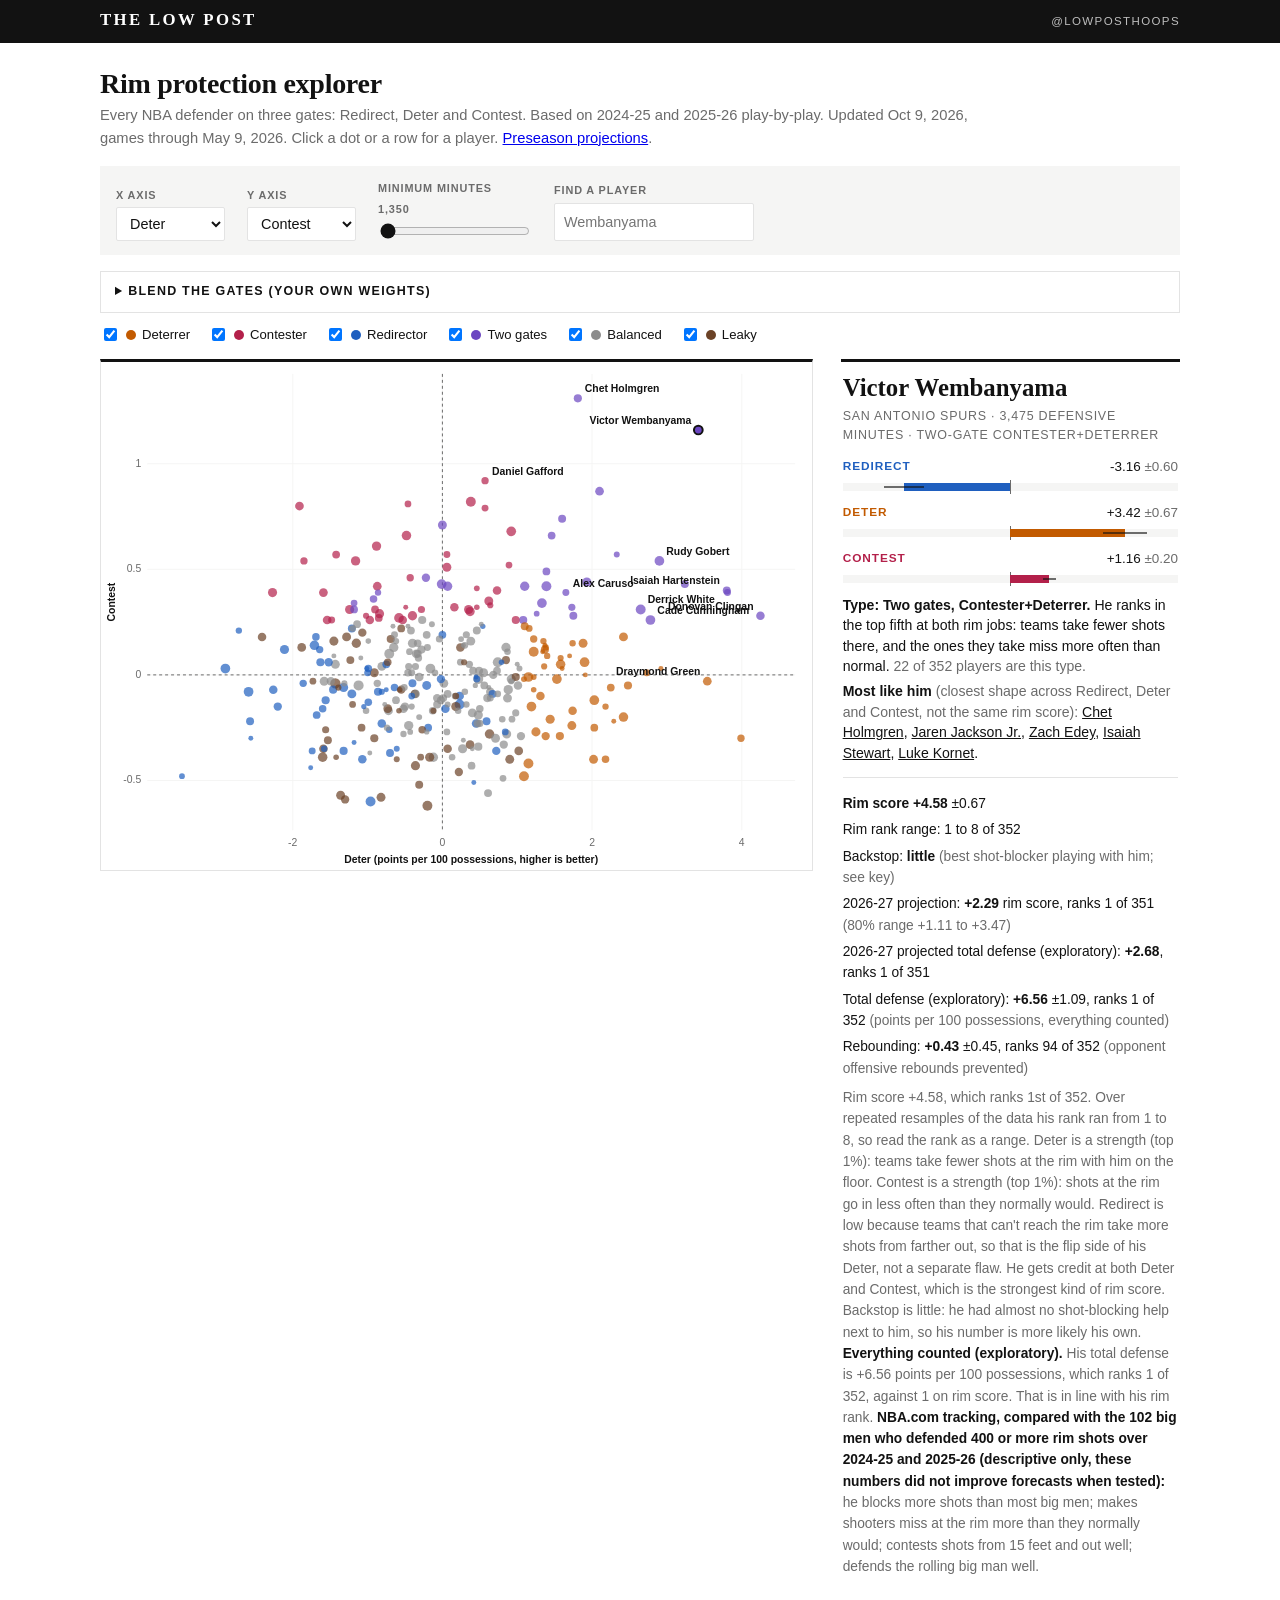
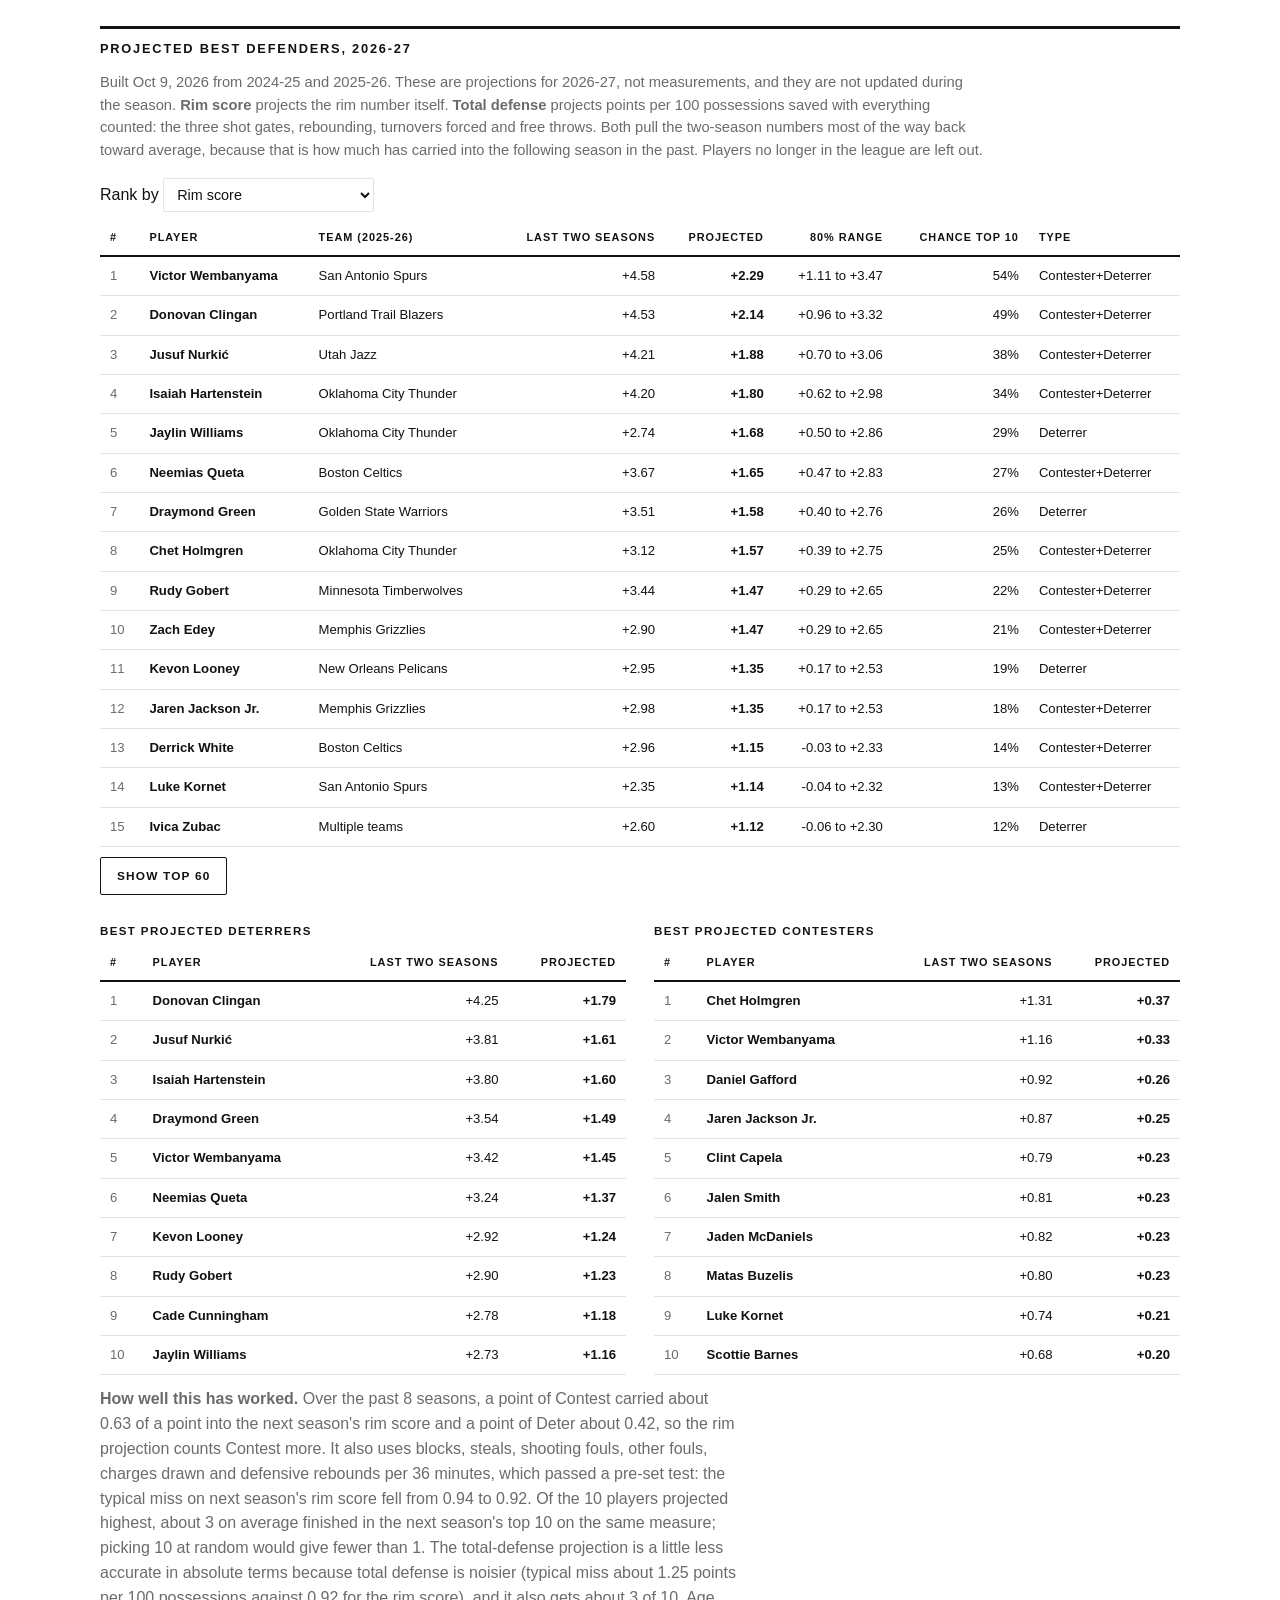
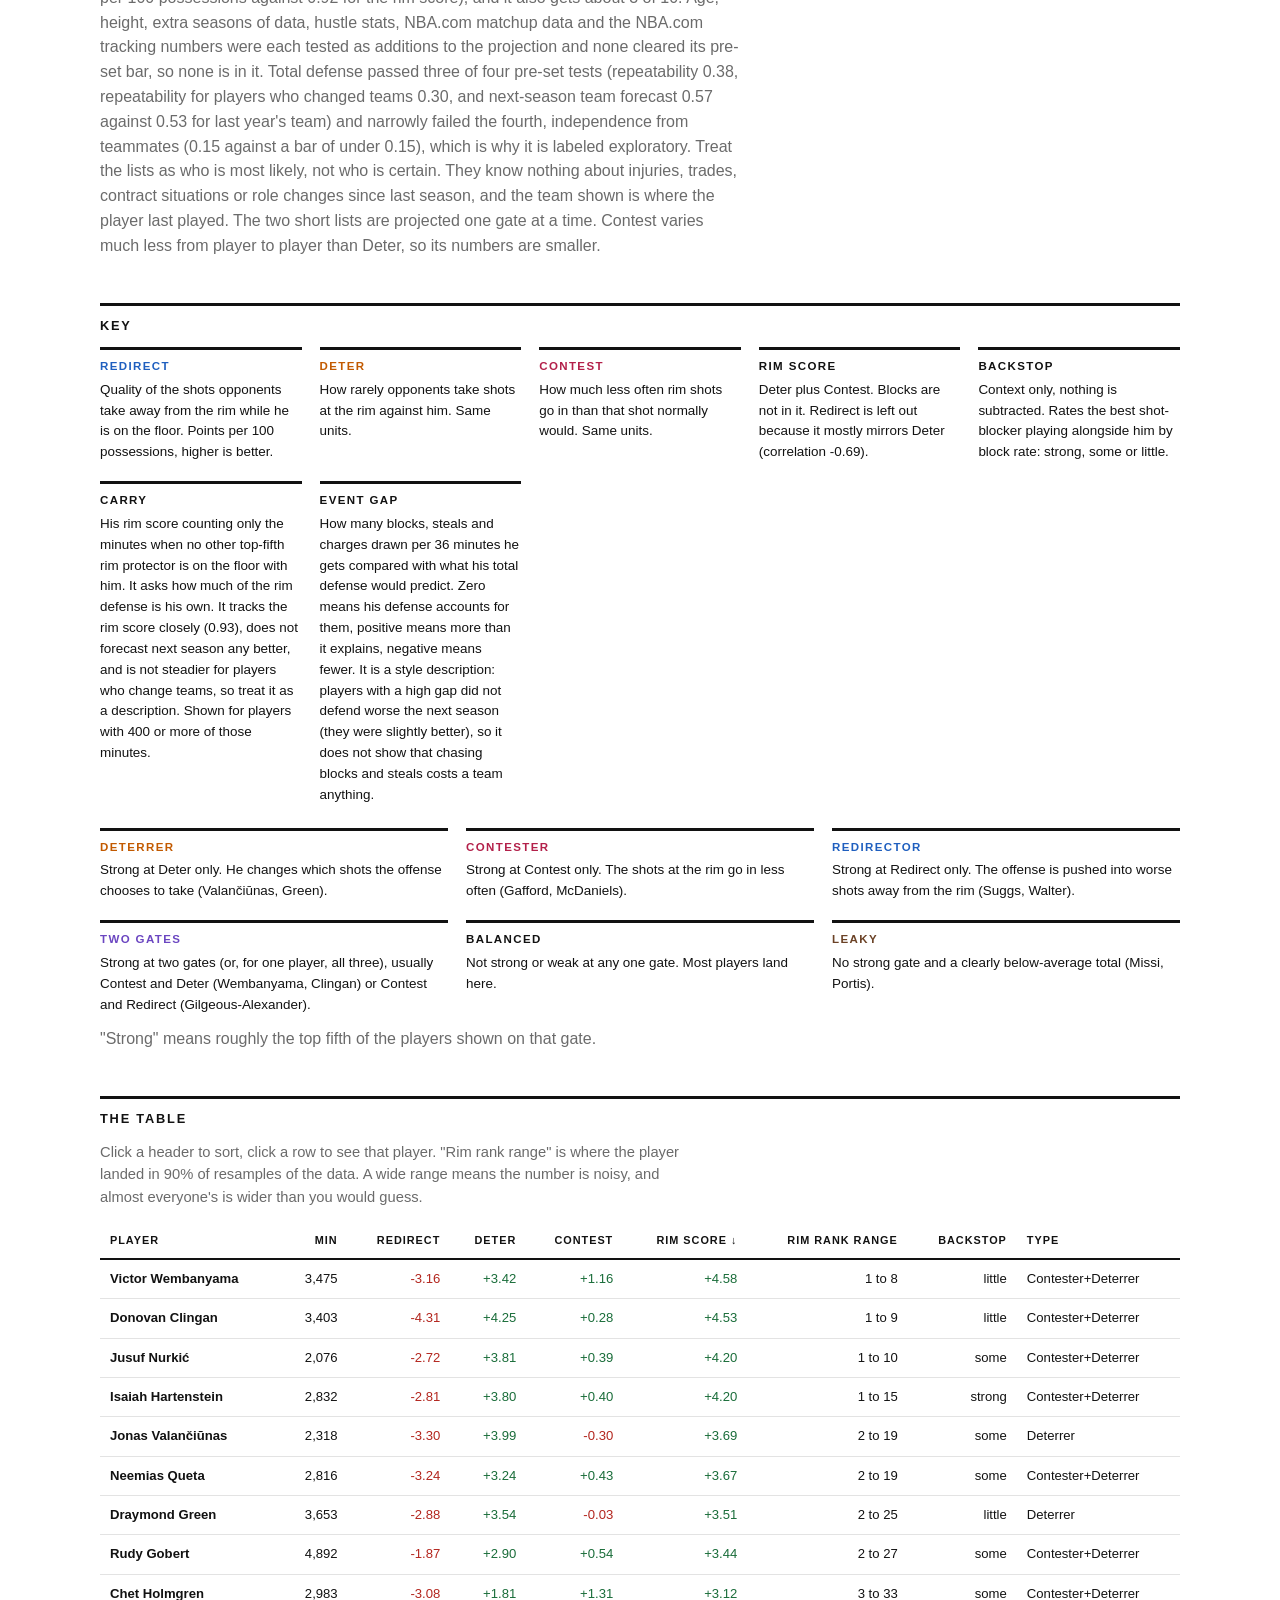
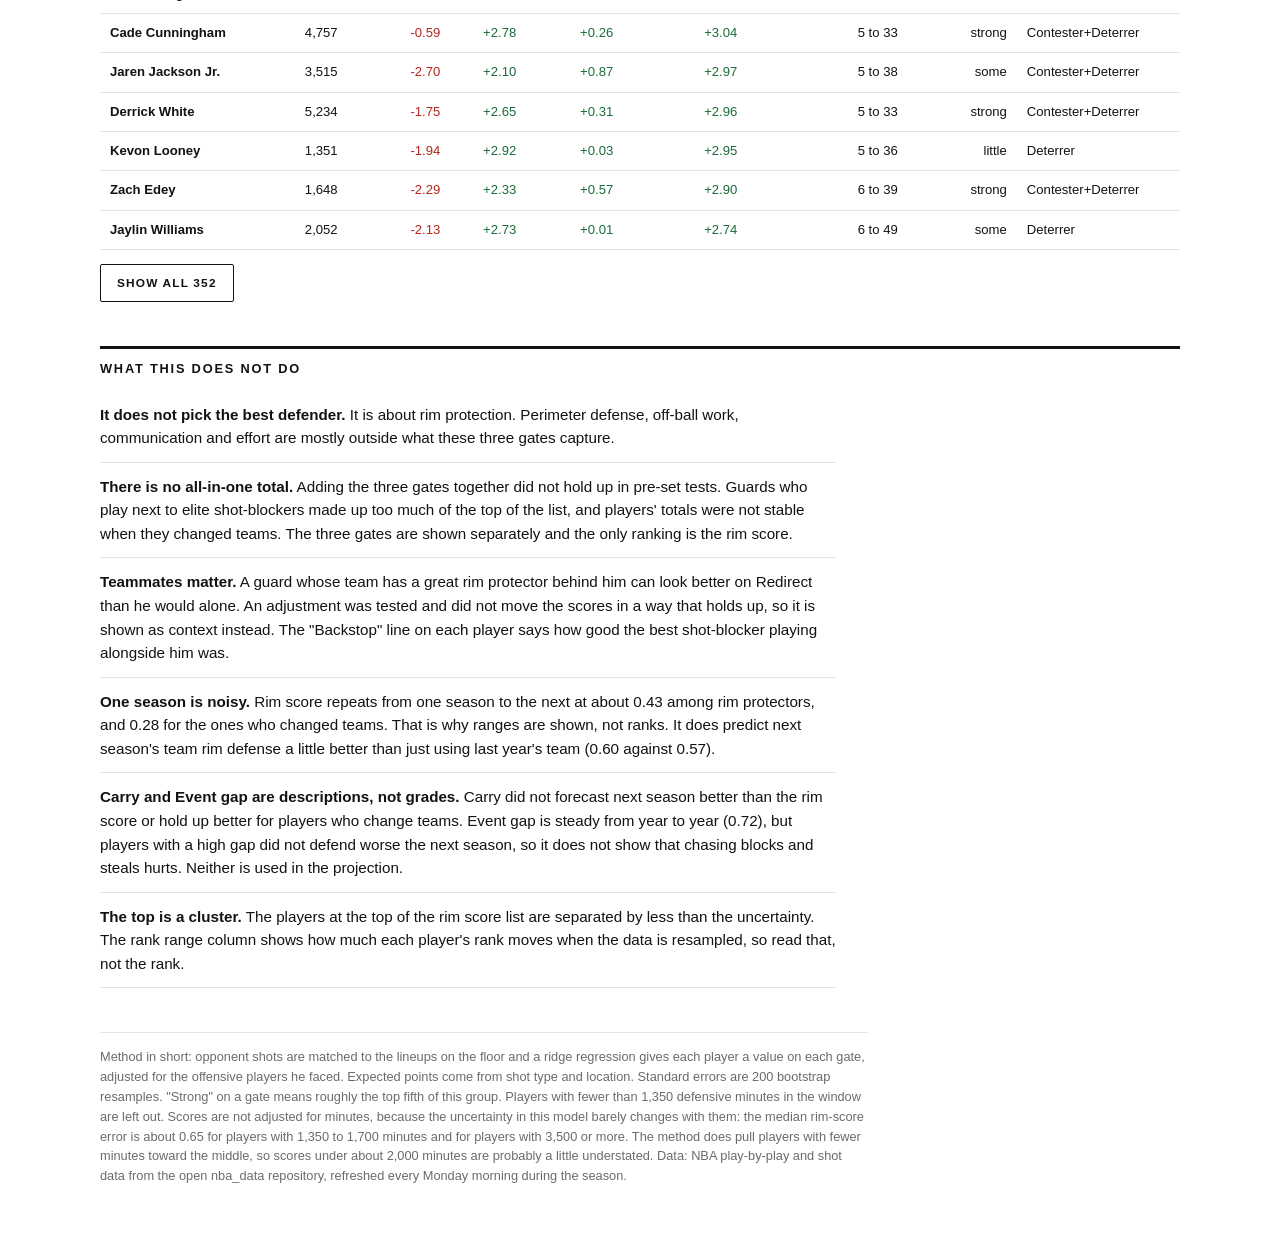
==== index.html @ 5740ade8 "Define Carry and Event gap in the key and show them on player cards (descriptive)" ====
<!doctype html>
<html lang="en">
<head>
<meta charset="utf-8">
<meta name="viewport" content="width=device-width, initial-scale=1">
<title>Three Gates: rim protection explorer</title>
<meta name="description" content="Rim protection is three skills, not one. Explore redirect, deter and contest for NBA defenders, two seasons of play-by-play, updated weekly during the season.">
<style>
:root{--bg:#ffffff;--ink:#121212;--mute:#6b6b6b;--line:#e3e3e3;--soft:#f5f5f4;--rule:#121212;--red:#1f5fbf;--det:#c25a00;--con:#b3204a;--two:#6b46c1;--bal:#8c8c8c;--leak:#b3261e;--pos:#1a6d3a;--lk:#6b4226}
@media (prefers-color-scheme:dark){:root{--bg:#121212;--ink:#f2f2f2;--mute:#a0a0a0;--line:#2e2e2e;--soft:#1c1c1c;--rule:#f2f2f2;--red:#6ea2f0;--det:#f0a040;--con:#f06f98;--two:#a58be8;--bal:#8c8c8c;--leak:#ff8a80;--pos:#6fd08c;--lk:#d2a679}}
*{box-sizing:border-box}
html{-webkit-text-size-adjust:100%}
body{margin:0;background:var(--bg);color:var(--ink);font:16px/1.55 -apple-system,BlinkMacSystemFont,"Helvetica Neue",Arial,sans-serif}
.mast{background:#121212;color:#fff;border-bottom:3px solid #fff}
.mast div{max-width:1120px;margin:0 auto;padding:12px 20px;display:flex;justify-content:space-between;align-items:baseline;gap:12px}
.mast b{font:700 1.05rem/1 Georgia,"Times New Roman",serif;letter-spacing:.14em;text-transform:uppercase}
.mast span{font-size:.72rem;letter-spacing:.12em;text-transform:uppercase;color:#bdbdbd}
main{max-width:1120px;margin:0 auto;padding:22px 20px 64px}
h1{font:700 1.75rem/1.15 Georgia,"Times New Roman",serif;margin:0 0 4px;letter-spacing:-.01em}
.dek{font-size:.92rem;color:var(--mute);margin:0 0 16px;max-width:60em}
h2{font:700 .8rem/1.2 -apple-system,BlinkMacSystemFont,"Helvetica Neue",Arial,sans-serif;text-transform:uppercase;letter-spacing:.14em;margin:44px 0 14px;padding-top:12px;border-top:3px solid var(--rule)}
p{margin:0 0 14px;max-width:44em}
.mono,.small{font-family:inherit}
@media(max-width:760px){h1{font-size:1.45rem}}
.r{color:var(--red)}.d{color:var(--det)}.c{color:var(--con)}
.ctl{display:flex;flex-wrap:wrap;gap:12px 22px;align-items:flex-end;margin:16px 0;padding:14px 16px;background:var(--soft);font-size:.82rem}
.ctl label{display:flex;flex-direction:column;gap:4px;color:var(--mute);font-weight:600;text-transform:uppercase;letter-spacing:.08em;font-size:.68rem}
select,input[type=text]{font:inherit;font-size:.9rem;text-transform:none;letter-spacing:0;font-weight:400;padding:7px 9px;border:1px solid var(--line);background:var(--bg);color:var(--ink);border-radius:2px}
input[type=range]{width:150px;accent-color:var(--ink)}
details{border:1px solid var(--line);padding:10px 14px;margin:12px 0;font-size:.88rem}
summary{cursor:pointer;font-weight:700;font-size:.78rem;text-transform:uppercase;letter-spacing:.1em}
.sl{display:flex;flex-wrap:wrap;gap:12px 24px;margin-top:12px}
.sl label{display:flex;flex-direction:column;gap:4px;font-size:.78rem;color:var(--mute)}
.sl label b{color:var(--ink)}
.types{display:flex;flex-wrap:wrap;gap:6px 18px;margin:8px 0 14px;font-size:.82rem}
.types label{display:flex;gap:6px;align-items:center;color:var(--ink)}
.sw{width:10px;height:10px;display:inline-block;border-radius:50%}
.grid{display:grid;grid-template-columns:minmax(0,2.1fr) minmax(0,1fr);gap:28px;align-items:start}
@media(max-width:820px){.grid{grid-template-columns:minmax(0,1fr)}}
svg{width:100%;display:block;border:1px solid var(--line);border-top:3px solid var(--rule);background:var(--bg)}
svg text{font-family:-apple-system,BlinkMacSystemFont,"Helvetica Neue",Arial,sans-serif;font-size:10.5px;fill:var(--mute)}
svg .lab{fill:var(--ink);font-weight:600}
.grid-l{stroke:var(--soft)}.zero{stroke:var(--mute);stroke-dasharray:3 3}
#card{border-top:3px solid var(--rule);padding:12px 2px 0;font-size:.92rem}
.sim{cursor:pointer;color:var(--ink);text-decoration:underline;text-decoration-color:var(--rule)}.sim:hover{text-decoration-color:var(--ink)}.tp{font-size:.88rem;margin:12px 0 2px;line-height:1.45}.tp div{margin:5px 0}
#card h3{margin:0;font:700 1.55rem/1.15 Georgia,"Times New Roman",serif}
.sub{color:var(--mute);font-size:.78rem;text-transform:uppercase;letter-spacing:.06em;margin:4px 0 12px}
.bar{margin:12px 0}.bar .t{display:flex;justify-content:space-between;font-size:.84rem}
.bar .t b{text-transform:uppercase;letter-spacing:.08em;font-size:.74rem}
.bar .t span{font-variant-numeric:tabular-nums}
.rail{position:relative;height:8px;background:var(--soft);margin-top:5px}
.rail i{position:absolute;top:0;bottom:0}.rail b{position:absolute;left:50%;top:-3px;bottom:-3px;width:1px;background:var(--mute)}
.rail u{position:absolute;top:3px;height:2px;background:var(--ink);opacity:.6}
.kv{font-size:.86rem;margin-top:14px;border-top:1px solid var(--line);padding-top:10px}
.kv div{margin:5px 0}
.tablewrap{overflow-x:auto;margin-top:8px}
table{border-collapse:collapse;width:100%;font-size:.82rem;min-width:760px;font-variant-numeric:tabular-nums}
th,td{padding:9px 10px;text-align:right;border-bottom:1px solid var(--line);white-space:nowrap}
th:first-child,td:first-child,th:last-child,td:last-child{text-align:left}
th{cursor:pointer;color:var(--ink);font-weight:700;font-size:.68rem;text-transform:uppercase;letter-spacing:.09em;border-bottom:2px solid var(--rule);user-select:none;position:sticky;top:0;background:var(--bg)}
td:first-child{font-weight:600}
tbody tr{cursor:pointer}tbody tr:hover{background:var(--soft)}
.pos{color:var(--pos)}.neg{color:var(--leak)}
button{font:inherit;font-size:.74rem;font-weight:700;text-transform:uppercase;letter-spacing:.1em;border:1px solid var(--ink);background:var(--bg);color:var(--ink);padding:9px 16px;cursor:pointer;margin-top:14px;border-radius:2px}
button:hover{background:var(--ink);color:var(--bg)}
#tip{position:fixed;display:none;pointer-events:none;background:#121212;color:#fff;padding:7px 10px;font-size:12px;line-height:1.4;z-index:5;border-radius:2px}
ul.l{margin:0 0 12px;padding-left:0;list-style:none;max-width:46em}ul.l li{margin:0;padding:12px 0;border-bottom:1px solid var(--line);font-size:.95rem}
.foot{color:var(--mute);font-size:.8rem;margin-top:44px;border-top:1px solid var(--line);padding-top:14px;max-width:60em}
.key{display:grid;grid-template-columns:repeat(5,minmax(0,1fr));gap:18px;margin:6px 0 0}
.key.k3{grid-template-columns:repeat(3,minmax(0,1fr));margin-top:22px}
.key>div{min-width:0;border-top:3px solid var(--rule);padding-top:8px;font-size:.84rem;color:var(--ink)}
.key b{display:block;font-size:.72rem;text-transform:uppercase;letter-spacing:.12em;margin-bottom:4px}
@media(max-width:900px){.key,.key.k3{grid-template-columns:repeat(2,minmax(0,1fr))}}
@media(max-width:520px){.key,.key.k3{grid-template-columns:minmax(0,1fr)}}
#pt td:nth-child(2),#pt th:nth-child(2),#pt td:nth-child(3),#pt th:nth-child(3){text-align:left}
#pt td:nth-child(2){font-weight:600}#pt td:first-child{font-weight:400;color:var(--mute)}
#pmore{margin-top:10px}
.two{display:grid;grid-template-columns:repeat(2,minmax(0,1fr));gap:28px;margin-top:30px}
@media(max-width:820px){.two{grid-template-columns:minmax(0,1fr)}}
.two h3{font:700 .72rem/1.2 -apple-system,BlinkMacSystemFont,"Helvetica Neue",Arial,sans-serif;text-transform:uppercase;letter-spacing:.12em;margin:0 0 6px}
.gt{min-width:0}.gt th{cursor:default;position:static}.gt tbody tr{cursor:default}
.gt td:nth-child(2),.gt th:nth-child(2){text-align:left}.gt td:last-child,.gt th:last-child{text-align:right}.gt td:first-child{color:var(--mute);font-weight:400}.gt td:nth-child(2){font-weight:600}
</style>
</head>
<body>
<div class="mast"><div><b>The Low Post</b><span>@LowPostHoops</span></div></div>
<main>
<h1>Rim protection explorer</h1>
<p class="dek" id="dek"></p>
<div class="ctl">
 <label>X axis<select id="xs"></select></label>
 <label>Y axis<select id="ys"></select></label>
 <label>Minimum minutes <span id="mmv">1,350</span><input id="mm" type="range" min="1350" max="4500" step="50" value="1350"></label>
 <label>Find a player<input id="q" type="text" placeholder="Wembanyama"></label>
</div>
<details id="bl"><summary>Blend the gates (your own weights)</summary>
 <div class="sl">
  <label class="mono"><span>Redirect weight <b id="wrv">0.0</b></span><input id="wr" type="range" min="0" max="2" step="0.1" value="0"></label>
  <label class="mono"><span>Deter weight <b id="wdv">1.0</b></span><input id="wd" type="range" min="0" max="2" step="0.1" value="1"></label>
  <label class="mono"><span>Contest weight <b id="wcv">1.0</b></span><input id="wc" type="range" min="0" max="2" step="0.1" value="1"></label>
  <label class="mono"><span>Presets</span><select id="pre"><option value="0,1,1">Rim score (default)</option><option value="1,1,1">All three equal</option><option value="0,1,0">Deter only</option><option value="0,0,1">Contest only</option><option value="1,0,0">Redirect only</option></select></label>
 </div>
 <p class="small" style="margin:10px 0 0;color:var(--mute)">This makes a number called "Your blend" that you can put on either axis. It is whatever you weight it to be. Players are not ranked by an all-in-one total, and the reasons are at the bottom.</p>
</details>
<div class="types" id="types"></div>

<div class="grid">
 <div><svg id="plot" role="img" aria-label="Scatter plot of NBA defenders on the chosen gates"></svg></div>
 <div id="card"></div>
</div>

<h2 id="proj">Projected best defenders, <span id="pseason"></span></h2>
<div id="pwrap" hidden>
<p class="dek" id="pdek"></p>
<p class="small" style="margin:0 0 8px">Rank by <select id="pby"><option value="rim">Rim score</option><option value="tot">Total defense (exploratory)</option></select></p>
<div class="tablewrap"><table id="pt"><thead></thead><tbody></tbody></table></div>
<button id="pmore"></button>
<div class="two" id="pgates"></div>
<p class="small" id="pnote" style="margin:12px 0 0;color:var(--mute);max-width:72ch"></p>
</div>

<h2>Key</h2>
<div class="key">
<div><b class="r">Redirect</b>Quality of the shots opponents take away from the rim while he is on the floor. Points per 100 possessions, higher is better.</div>
<div><b class="d">Deter</b>How rarely opponents take shots at the rim against him. Same units.</div>
<div><b class="c">Contest</b>How much less often rim shots go in than that shot normally would. Same units.</div>
<div><b>Rim score</b>Deter plus Contest. Blocks are not in it. Redirect is left out because it mostly mirrors Deter (correlation -0.69).</div>
<div><b>Backstop</b>Context only, nothing is subtracted. Rates the best shot-blocker playing alongside him by block rate: strong, some or little.</div>
<div><b>Carry</b>His rim score counting only the minutes when no other top-fifth rim protector is on the floor with him. It asks how much of the rim defense is his own. It tracks the rim score closely (0.93), does not forecast next season any better, and is not steadier for players who change teams, so treat it as a description. Shown for players with 400 or more of those minutes.</div>
<div><b>Event gap</b>How many blocks, steals and charges drawn per 36 minutes he gets compared with what his total defense would predict. Zero means his defense accounts for them, positive means more than it explains, negative means fewer. It is a style description: players with a high gap did not defend worse the next season (they were slightly better), so it does not show that chasing blocks and steals costs a team anything.</div>
</div>
<div class="key k3">
<div><b class="d">Deterrer</b>Strong at Deter only. He changes which shots the offense chooses to take (Valančiūnas, Green).</div>
<div><b class="c">Contester</b>Strong at Contest only. The shots at the rim go in less often (Gafford, McDaniels).</div>
<div><b class="r">Redirector</b>Strong at Redirect only. The offense is pushed into worse shots away from the rim (Suggs, Walter).</div>
<div><b style="color:var(--two)">Two gates</b>Strong at two gates (or, for one player, all three), usually Contest and Deter (Wembanyama, Clingan) or Contest and Redirect (Gilgeous-Alexander).</div>
<div><b>Balanced</b>Not strong or weak at any one gate. Most players land here.</div>
<div><b style="color:var(--lk)">Leaky</b>No strong gate and a clearly below-average total (Missi, Portis).</div>
</div>
<p class="small" style="margin:12px 0 0;color:var(--mute)">"Strong" means roughly the top fifth of the players shown on that gate.</p>

<h2>The table</h2>
<p style="color:var(--mute);max-width:72ch;font-size:.92rem">Click a header to sort, click a row to see that player. "Rim rank range" is where the player landed in 90% of resamples of the data. A wide range means the number is noisy, and almost everyone's is wider than you would guess.</p>
<div class="tablewrap"><table id="tb"><thead></thead><tbody></tbody></table></div>
<button id="more"></button>

<h2>What this does not do</h2>
<ul class="l">
<li><b>It does not pick the best defender.</b> It is about rim protection. Perimeter defense, off-ball work, communication and effort are mostly outside what these three gates capture.</li>
<li><b>There is no all-in-one total.</b> Adding the three gates together did not hold up in pre-set tests. Guards who play next to elite shot-blockers made up too much of the top of the list, and players' totals were not stable when they changed teams. The three gates are shown separately and the only ranking is the rim score.</li>
<li><b>Teammates matter.</b> A guard whose team has a great rim protector behind him can look better on Redirect than he would alone. An adjustment was tested and did not move the scores in a way that holds up, so it is shown as context instead. The "Backstop" line on each player says how good the best shot-blocker playing alongside him was.</li>
<li><b>One season is noisy.</b> Rim score repeats from one season to the next at about 0.43 among rim protectors, and 0.28 for the ones who changed teams. That is why ranges are shown, not ranks. It does predict next season's team rim defense a little better than just using last year's team (0.60 against 0.57).</li>
<li><b>Carry and Event gap are descriptions, not grades.</b> Carry did not forecast next season better than the rim score or hold up better for players who change teams. Event gap is steady from year to year (0.72), but players with a high gap did not defend worse the next season, so it does not show that chasing blocks and steals hurts. Neither is used in the projection.</li>
<li><b>The top is a cluster.</b> The players at the top of the rim score list are separated by less than the uncertainty. The rank range column shows how much each player's rank moves when the data is resampled, so read that, not the rank.</li>
</ul>

<div class="foot" id="foot"></div>
</main>
<div id="tip"></div>
<script type="module">
const J=await (await fetch('data/players.json?'+Date.now())).json();
const TEAMS=J.teams, ARCH=J.arch, M=J.meta;
let PJ=null; try{PJ=await (await fetch('data/projection.json?'+Date.now())).json()}catch(e){}
const D=J.rows.map(a=>({name:a[0],team:TEAMS[a[1]],mins:a[2],redirect:a[3],deter:a[4],contest:a[5],rse:a[6],dse:a[7],cse:a[8],rimse:a[9],lo:a[10],hi:a[11],ma:a[12],arch:ARCH[a[13]],tot:a[14],totse:a[15],reb:a[16],rebse:a[17],tov:a[18],ft:a[19],tr:a[20],ca:a[21],eg:a[22],e36:a[23]}));
D.forEach(d=>{d.rim=+(d.deter+d.contest).toFixed(3)});
let TK=null; try{TK=await (await fetch('data/tracking.json?'+Date.now())).json()}catch(e){}
const TKM={};let NBIG=0;
if(TK){
 const C=TK.meta.cols,ix=k=>C.indexOf(k),rows=TK.rows.map(r=>{const o={};C.forEach((c,i)=>o[c]=r[i]);o.dconv=o.dreb_chances>0?o.dreb/o.dreb_chances:null;return o});
 const big=rows.filter(o=>o.rim6_fga>=400);NBIG=big.length;
 const M2=[['rim6_diff',0,0,'makes shooters miss at the rim more than they normally would','lets shooters make more rim shots than they normally would'],
  ['dconv',1,0,'turns a high share of defensive-rebound chances into rebounds','secures a low share of his defensive-rebound chances'],
  ['post_ppp',0,40,'defends post-ups well','gives up a lot of points in post-ups'],
  ['roll_ppp',0,40,'defends the rolling big man well','gives up a lot of points to the rolling big man in pick-and-roll'],
  ['pnrbh_ppp',0,60,'holds up when switched onto the ball handler','struggles when switched onto the ball handler'],
  ['spot_ppp',0,150,'guards spot-up shooters well','gives up a lot of points on spot-up shots (closeouts)'],
  ['out15_diff',0,250,'contests shots from 15 feet and out well','lets shooters hit more than normal from 15 feet and out'],
  ['def_mph',1,0,'moves faster than most big men on defense','is slower than most big men on defense'],
  ['pf36',0,0,'rarely fouls for a big man','fouls a lot for a big man'],
  ['blk36',1,0,'blocks more shots than most big men','blocks fewer shots than most big men']];
 const posk={post_ppp:'post_poss',roll_ppp:'roll_poss',pnrbh_ppp:'pnrbh_poss',spot_ppp:'spot_poss',out15_diff:'out15_fga'};
 big.forEach(o=>{o.good=[];o.bad=[];for(const [k,hi,minp,g,b] of M2){const v=o[k];if(v==null||(minp&&o[posk[k]]<minp))continue;const pool=big.filter(q=>q[k]!=null&&(!minp||q[posk[k]]>=minp));const worse=pool.filter(q=>hi?q[k]<v:q[k]>v).length/pool.length;if(worse>=.8)o.good.push([worse,g]);else if(worse<=.2)o.bad.push([worse,b])}o.good.sort((a,b)=>b[0]-a[0]);o.bad.sort((a,b)=>a[0]-b[0]);o.big=true});
 const nn=z=>z.normalize('NFD').replace(/[\u0300-\u036f]/g,'').toLowerCase();rows.forEach(o=>TKM[nn(o.name)]=o);
}
const AX={redirect:{n:'Redirect',c:'--red'},deter:{n:'Deter',c:'--det'},contest:{n:'Contest',c:'--con'},rim:{n:'Rim score',c:'--ink'},blend:{n:'Your blend',c:'--ink'}};
const GROUPS=[['Deterrer',['Deterrer'],'--det'],['Contester',['Contester'],'--con'],['Redirector',['Redirector'],'--red'],['Two gates',['Two-gate Contester+Deterrer','Two-gate Contester+Redirector','Three-gate'],'--two'],['Balanced',['Balanced'],'--bal'],['Leaky',['Leaky'],'--lk']];
const NAMED=['Rudy Gobert','Victor Wembanyama','Chet Holmgren','Draymond Green','Daniel Gafford','Alex Caruso','Donovan Clingan','Isaiah Hartenstein','Cade Cunningham','Derrick White'];
const st={x:'deter',y:'contest',min:1350,q:'',sel:'Victor Wembanyama',on:new Set(GROUPS.map(g=>g[0])),sort:'rim',dir:-1,all:false};
const W={r:0,d:1,c:1};
const $=id=>document.getElementById(id);
const css=v=>getComputedStyle(document.documentElement).getPropertyValue(v).trim();
const f2=v=>(v>0?'+':'')+v.toFixed(2);
const nm=s=>s.normalize('NFD').replace(/[̀-ͯ]/g,'').toLowerCase();
function groupOf(a){return GROUPS.find(g=>g[1].includes(a))}
function blend(){D.forEach(d=>{d.blend=W.r*d.redirect+W.d*d.deter+W.c*d.contest})}
function vis(){const q=nm(st.q.trim());return D.filter(d=>d.mins>=st.min&&st.on.has(groupOf(d.arch)[0])&&(!q||nm(d.name).includes(q)))}
function ticks(lo,hi){const raw=(hi-lo)/6,p=Math.pow(10,Math.floor(Math.log10(raw))),m=[1,2,5,10].find(m=>m*p>=raw)*p,o=[];for(let v=Math.ceil(lo/m)*m;v<=hi+1e-9;v+=m)o.push(+v.toFixed(6));return o}
function backstop(ma){return ma>=0.9?'strong':ma>=0.3?'some':'little'}
function plot(){
 const svg=$('plot'),w0=svg.clientWidth||640,H=Math.max(360,Math.min(520,w0*.72));
 svg.setAttribute('viewBox','0 0 '+w0+' '+H);svg.setAttribute('height',H);
 const m={l:44,r:14,t:12,b:40},w=w0-m.l-m.r,h=H-m.t-m.b;
 const pad=a=>{const lo=Math.min(...a),hi=Math.max(...a),p=(hi-lo)*.06;return[lo-p,hi+p]};
 const [x0,x1]=pad(D.map(d=>d[st.x])),[y0,y1]=pad(D.map(d=>d[st.y]));
 const X=v=>m.l+(v-x0)/(x1-x0)*w,Y=v=>m.t+h-(v-y0)/(y1-y0)*h;let s='';
 ticks(x0,x1).forEach(t=>{s+='<line class="grid-l" x1="'+X(t)+'" x2="'+X(t)+'" y1="'+m.t+'" y2="'+(m.t+h)+'"/><text x="'+X(t)+'" y="'+(H-24)+'" text-anchor="middle">'+t+'</text>'});
 ticks(y0,y1).forEach(t=>{s+='<line class="grid-l" y1="'+Y(t)+'" y2="'+Y(t)+'" x1="'+m.l+'" x2="'+(m.l+w)+'"/><text x="'+(m.l-6)+'" y="'+(Y(t)+3)+'" text-anchor="end">'+t+'</text>'});
 if(x0<0&&x1>0)s+='<line class="zero" x1="'+X(0)+'" x2="'+X(0)+'" y1="'+m.t+'" y2="'+(m.t+h)+'"/>';
 if(y0<0&&y1>0)s+='<line class="zero" y1="'+Y(0)+'" y2="'+Y(0)+'" x1="'+m.l+'" x2="'+(m.l+w)+'"/>';
 s+='<text x="'+(m.l+w/2)+'" y="'+(H-7)+'" text-anchor="middle" class="lab">'+AX[st.x].n+' (points per 100 possessions, higher is better)</text>';
 s+='<text transform="translate(11 '+(m.t+h/2)+') rotate(-90)" text-anchor="middle" class="lab">'+AX[st.y].n+'</text>';
 const V=vis(),ids=new Set(V.map(d=>d.name));
 D.filter(d=>!ids.has(d.name)).forEach(d=>{s+='<circle cx="'+X(d[st.x])+'" cy="'+Y(d[st.y])+'" r="2.5" fill="'+css('--line')+'"/>'});
 const R=d=>2.5+Math.sqrt(Math.max(0,d.mins-1500))/24;
 V.slice().sort((a,b)=>b.mins-a.mins).forEach(d=>{const sel=d.name===st.sel;s+='<circle class="dot" data-n="'+d.name.replace(/"/g,'&quot;')+'" cx="'+X(d[st.x])+'" cy="'+Y(d[st.y])+'" r="'+R(d).toFixed(1)+'" fill="'+css(groupOf(d.arch)[2])+'" fill-opacity="'+(sel?1:.7)+'" '+(sel?'stroke="'+css('--ink')+'" stroke-width="2"':'')+'/>'});
 const lab=new Set(NAMED.map(nm));lab.add(nm(st.sel));
 V.filter(d=>lab.has(nm(d.name))).forEach(d=>{const x=X(d[st.x]),y=Y(d[st.y]),right=x<w0-120;s+='<text class="lab" x="'+(x+(right?7:-7))+'" y="'+(y-6)+'" text-anchor="'+(right?'start':'end')+'">'+d.name+'</text>'});
 svg.innerHTML=s;
 svg.querySelectorAll('.dot').forEach(el=>{
  el.addEventListener('click',()=>{st.sel=el.dataset.n;render()});
  el.addEventListener('mousemove',e=>{const d=D.find(p=>p.name===el.dataset.n),t=$('tip');t.style.display='block';t.style.left=Math.min(e.clientX+12,innerWidth-240)+'px';t.style.top=(e.clientY+12)+'px';t.innerHTML=d.name+'<br>Redirect '+f2(d.redirect)+' &middot; Deter '+f2(d.deter)+'<br>Contest '+f2(d.contest)+' &middot; Rim '+f2(d.rim)});
  el.addEventListener('mouseleave',()=>$('tip').style.display='none');
 });
}
function bar(k,label,cls,v,se){
 const mx=5,sc=x=>50+Math.max(-1,Math.min(1,x/mx))*50,a=sc(0),b=sc(v);
 return '<div class="bar"><div class="t"><b class="'+cls+'">'+label+'</b><span>'+f2(v)+' <span style="color:var(--mute)">&plusmn;'+se.toFixed(2)+'</span></span></div><div class="rail"><b></b><i style="left:'+Math.min(a,b)+'%;width:'+Math.abs(b-a)+'%;background:var('+AX[k].c+')"></i><u style="left:'+sc(v-se)+'%;width:'+(sc(v+se)-sc(v-se))+'%"></u></div></div>';
}

const TYPEX={'Deterrer':'He changes which shots the offense takes: teams go to the rim less often with him on the floor, and the shots that do go up are about average.','Contester':'Shots at the rim go in less often with him there, while teams still take about as many as usual.','Redirector':'Away from the rim, the offense ends up with worse shots than normal while he is on the floor.','Two-gate Contester+Deterrer':'He ranks in the top fifth at both rim jobs: teams take fewer shots there, and the ones they take miss more often than normal.','Two-gate Contester+Redirector':'He makes shots at the rim miss and pushes the offense into worse shots away from it.','Three-gate':'Strong at all three gates, which is rare.','Balanced':'No gate stands out, good or bad. That means about average, not poor, and it is where most players land.','Leaky':'No strong gate and a clearly below-average total. Treat it as a flag to look closer, not a verdict.'};
let ZC=null;
function simList(p){
 if(!ZC){const ks=['redirect','deter','contest'];const mu={},sd={};ks.forEach(k=>{const v=D.map(d=>d[k]);const m=v.reduce((a,b)=>a+b,0)/v.length;mu[k]=m;sd[k]=Math.sqrt(v.reduce((a,b)=>a+(b-m)*(b-m),0)/v.length)||1});ZC={ks,mu,sd}}
 const z=d=>ZC.ks.map(k=>(d[k]-ZC.mu[k])/ZC.sd[k]),zp=z(p);
 return D.filter(d=>d.name!==p.name).map(d=>{const q=z(d);return {d,dist:Math.sqrt(q.reduce((a,b,i)=>a+(b-zp[i])*(b-zp[i]),0))}}).sort((a,b)=>a.dist-b.dist).slice(0,5);
}
function typeBlock(p){
 const n=D.filter(d=>d.arch===p.arch).length,sim=simList(p);
 return '<div class="tp"><div><b style="color:var(--ink)">Type: '+p.arch.replace('Two-gate ','Two gates, ')+'.</b> '+(TYPEX[p.arch]||'')+' <span style="color:var(--mute)">'+n+' of '+D.length+' players are this type.</span></div>'+
 '<div><b style="color:var(--ink)">Most like him</b> <span style="color:var(--mute)">(closest shape across Redirect, Deter and Contest, not the same rim score):</span> '+sim.map(x=>'<span class="sim" data-n="'+x.d.name.replace(/"/g,'&quot;')+'">'+x.d.name+'</span>').join(', ')+'.</div></div>'}
function card(){
 const p=D.find(d=>d.name===st.sel);if(!p){$('card').innerHTML='<p class="sub">Pick a player.</p>';return}
 $('card').innerHTML='<h3>'+p.name+'</h3><div class="sub">'+p.team+' &middot; '+p.mins.toLocaleString()+' defensive minutes &middot; '+p.arch+'</div>'+
 bar('redirect','Redirect','r',p.redirect,p.rse)+bar('deter','Deter','d',p.deter,p.dse)+bar('contest','Contest','c',p.contest,p.cse)+
 typeBlock(p)+'<div class="kv"><div class="mono"><b>Rim score '+f2(p.rim)+'</b> &plusmn;'+p.rimse.toFixed(2)+'</div>'+
 '<div class="mono">Rim rank range: '+p.lo+' to '+p.hi+' of '+D.length+'</div>'+
 '<div class="mono">Backstop: <b>'+backstop(p.ma)+'</b> <span style="color:var(--mute)">(best shot-blocker playing with him; see key)</span></div>'+
 projLine(p)+totLine(p)+'<div style="margin-top:8px;color:var(--mute)">'+explain(p)+realLife(p)+'</div></div>';
 $('card').querySelectorAll('.sim').forEach(el=>el.addEventListener('click',()=>{st.sel=el.dataset.n;render()}));
}
function ordn(n){return n+(n%10==1&&n!=11?'st':n%10==2&&n!=12?'nd':n%10==3&&n!=13?'rd':'th')}
function totLine(p){
 if(p.tot==null)return '';
 const rt=D.filter(d=>d.tot>p.tot).length+1,rr=D.filter(d=>d.reb>p.reb).length+1;
 return '<div class="mono">Total defense (exploratory): <b>'+f2(p.tot)+'</b> &plusmn;'+p.totse.toFixed(2)+', ranks '+rt+' of '+D.length+' <span style="color:var(--mute)">(points per 100 possessions, everything counted)</span></div><div class="mono">Rebounding: <b>'+f2(p.reb)+'</b> &plusmn;'+p.rebse.toFixed(2)+', ranks '+rr+' of '+D.length+' <span style="color:var(--mute)">(opponent offensive rebounds prevented)</span></div>'+(p.tr!=null?'<div class="mono">Transition defense (descriptive): <b>'+f2(p.tr)+'</b>, ranks '+(D.filter(d=>d.tr>p.tr).length+1)+' of '+D.length+' <span style="color:var(--mute)">(points per 100 possessions saved when the opponent breaks quickly after a miss or turnover; part of total defense, not on top of it, and it also reflects how often his own team gives up those chances)</span></div>':'')+(p.ca!=null?'<div class="mono">Carry (description): <b>'+f2(p.ca)+'</b>, ranks '+(D.filter(d=>d.ca!=null&&d.ca>p.ca).length+1)+' of '+D.filter(d=>d.ca!=null).length+' <span style="color:var(--mute)">(his rim score in the minutes when no other top-fifth rim protector is on the floor; it mostly matches his rim score and did not forecast next season better, see key)</span></div>':'')+(p.eg!=null?'<div class="mono">Event gap (style, not a grade): <b>'+f2(p.eg)+'</b>, ranks '+(D.filter(d=>d.eg>p.eg).length+1)+' of '+D.length+' <span style="color:var(--mute)">('+p.e36.toFixed(1)+' blocks, steals and charges per 36 minutes; positive means more than his total defense would predict, and in testing that did not mean a worse defense the next season)</span></div>':'')
}
function realLife(p){
 if(p.tot==null)return '';
 const rkR=D.filter(d=>d.rim>p.rim).length+1,rkT=D.filter(d=>d.tot>p.tot).length+1;
 const net=p.redirect+p.deter+p.contest,oth=p.tot-(net+p.reb+p.tov+p.ft);
 const dr=[['his shot defense overall',net],['rebounding',p.reb],['forcing turnovers',p.tov],['free throws',p.ft],['everything else (fouls and shooting luck)',oth]];
 const neg=dr.filter(x=>x[1]<=-.5).sort((a,b)=>a[1]-b[1]).slice(0,2),pos=dr.filter(x=>x[1]>=.5).sort((a,b)=>b[1]-a[1]).slice(0,2);
 const fl=a=>a.map(x=>x[0]+' ('+f2(x[1])+')').join(' and ');
 let o=' <b style="color:var(--ink)">Everything counted (exploratory).</b> His total defense is '+f2(p.tot)+' points per 100 possessions, which ranks '+rkT+' of '+D.length+', against '+rkR+' on rim score.';
 if(rkT-rkR>=20)o+=' The rim numbers are '+(rkT-rkR>=50?'not':'only partly')+' turning into the same rank overall.'+(neg.length?' The biggest drags are '+fl(neg)+'.':'');
 else if(rkR-rkT>=20)o+=' He is worth more overall than his rim score says.'+(pos.length?' The biggest boosts are '+fl(pos)+'.':'');
 else o+=' That is in line with his rim rank.';
 const t=TK&&TKM[nm(p.name)];
 if(t&&t.big){o+=' <b style="color:var(--ink)">NBA.com tracking, compared with the '+NBIG+' big men who defended 400 or more rim shots over 2024-25 and 2025-26 (descriptive only, these numbers did not improve forecasts when tested):</b>';
  if(t.good.length)o+=' he '+t.good.slice(0,4).map(x=>x[1]).join('; ')+'.';
  if(t.bad.length)o+=' On the other side, he '+t.bad.slice(0,4).map(x=>x[1]).join('; ')+'.';
  if(!t.good.length&&!t.bad.length)o+=' he is near average on everything tracked.'}
 return o}
function projLine(p){
 if(!PJ)return '';
 const ex=(PJ.meta.excluded||[]).some(n=>nm(n)===nm(p.name));
 if(ex)return '<div class="mono">2026-27 projection: <b>left out</b> <span style="color:var(--mute)">(no longer in the league)</span></div>';
 const r=PJ.rows.find(r=>r[1]===p.name);if(!r)return '';
 return '<div class="mono">2026-27 projection: <b>'+f2(r[5])+'</b> rim score, ranks '+r[0]+' of '+PJ.rows.length+' <span style="color:var(--mute)">(80% range '+f2(r[6])+' to '+f2(r[7])+')</span></div>'+(r[17]!=null?'<div class="mono">2026-27 projected total defense (exploratory): <b>'+f2(r[17])+'</b>, ranks '+r[19]+' of '+PJ.rows.length+'</div>':'')
}
function pct(p,k){return D.filter(d=>d[k]<=p[k]).length/D.length}
function topPct(p,k){const t=Math.round((1-pct(p,k))*100);return t<=0?1:t}
function explain(p){
 const o=[],pd=pct(p,'deter'),pc=pct(p,'contest'),pr=pct(p,'redirect'),prim=pct(p,'rim'),L=D.length;
 const rk=D.filter(d=>d.rim>p.rim).length+1;
 o.push('Rim score '+f2(p.rim)+', which ranks '+rk+(rk%10==1&&rk!=11?'st':rk%10==2&&rk!=12?'nd':rk%10==3&&rk!=13?'rd':'th')+' of '+L+'. Over repeated resamples of the data his rank ran from '+p.lo+' to '+p.hi+', so read the rank as a range.');
 const parts=[];
 if(pd>=.8)parts.push('Deter is a strength (top '+topPct(p,'deter')+'%): teams take fewer shots at the rim with him on the floor');
 else if(pd<=.2)parts.push('Deter is a weakness (bottom '+Math.max(1,Math.round(pd*100))+'%): teams take more shots at the rim against him');
 if(pc>=.8)parts.push('Contest is a strength (top '+topPct(p,'contest')+'%): shots at the rim go in less often than they normally would');
 else if(pc<=.2)parts.push('Contest is a weakness (bottom '+Math.max(1,Math.round(pc*100))+'%): shots at the rim go in more often than they normally would');
 if(pr>=.8)parts.push('Redirect is a strength (top '+topPct(p,'redirect')+'%): the shots opponents take away from the rim are worse than usual');
 else if(pr<=.2&&pd>=.6)parts.push('Redirect is low because teams that can\'t reach the rim take more shots from farther out, so that is the flip side of his Deter, not a separate flaw');
 else if(pr<=.2)parts.push('Redirect is a weakness (bottom '+Math.max(1,Math.round(pr*100))+'%): the shots opponents take away from the rim are better than usual');
 o.push(parts.length?parts.join('. ')+'.':'No gate stands out. He sits near the middle on all three.');
 if(pd>=.8&&p.contest<0.5){const c=p.contest;o.push('Almost all of his rim score is Deter ('+f2(p.deter)+' Deter, '+f2(c)+' Contest). Teams really do take fewer shots at the rim against him. '+(c>0.15?'The shots that do go up miss only slightly more often than average. Contest scores are small for everyone, so a top-fifth rank there is a small effect.':c>=-0.15?'The shots that do go up are made about as often as average.':'The shots that do go up go in a bit more often than average.')+' Deter is also the gate most affected by scheme and role, so treat it as the least certain part.')}
 if(pc>=.8&&p.deter<1.5)o.push('His value is mostly in Contest: shots at the rim miss more often with him there, and he does less than the top Deterrers to keep teams from taking them.');
 if(p.contest>0.8&&p.deter>1.5)o.push('He gets credit at both Deter and Contest, which is the strongest kind of rim score.');
 if(p.ma>=0.9)o.push('Backstop is strong: he played next to a good shot-blocker, so part of his number may reflect that teammate.');
 else if(p.ma<0.3)o.push('Backstop is little: he had almost no shot-blocking help next to him, so his number is more likely his own.');
 if(p.mins<2000)o.push('With fewer than 2,000 minutes, the method pulls his numbers toward the middle, so his true numbers are probably a little further from zero than shown.');
 if(p.hi-p.lo>=30)o.push('The data can\'t separate him from many players near him.');
 return o.join(' ');
}
function table(){
 const cols=[['name','Player'],['mins','Min'],['redirect','Redirect'],['deter','Deter'],['contest','Contest'],['rim','Rim score'],['hi','Rim rank range'],['ma','Backstop'],['arch','Type']];
 $('tb').querySelector('thead').innerHTML='<tr>'+cols.map(c=>'<th data-k="'+c[0]+'">'+c[1]+(st.sort===c[0]?(st.dir>0?' ↑':' ↓'):'')+'</th>').join('')+'</tr>';
 const key=st.sort;let V=vis().slice().sort((a,b)=>(typeof a[key]==='string'?a[key].localeCompare(b[key]):a[key]-b[key])*st.dir);
 const tot=V.length;if(!st.all)V=V.slice(0,15);
 const cl=v=>v>0.005?'pos':v<-0.005?'neg':'';
 $('tb').querySelector('tbody').innerHTML=V.map(d=>'<tr data-n="'+d.name.replace(/"/g,'&quot;')+'"><td>'+d.name+'</td><td>'+d.mins.toLocaleString()+'</td>'+['redirect','deter','contest','rim'].map(k=>'<td class="'+cl(d[k])+'">'+f2(d[k])+'</td>').join('')+'<td>'+d.lo+' to '+d.hi+'</td><td>'+backstop(d.ma)+'</td><td>'+d.arch.replace('Two-gate ','')+'</td></tr>').join('');
 $('more').textContent=st.all?'Show top 15':'Show all '+tot;
 $('tb').querySelectorAll('th').forEach(th=>th.addEventListener('click',()=>{let k=th.dataset.k;if(k==='hi')k='rim';if(st.sort===k)st.dir*=-1;else{st.sort=k;st.dir=(k==='name'||k==='arch')?1:-1}table()}));
 $('tb').querySelectorAll('tbody tr').forEach(tr=>tr.addEventListener('click',()=>{st.sel=tr.dataset.n;render();$('card').scrollIntoView({behavior:'smooth',block:'nearest'})}));
}
function types(){
 $('types').innerHTML=GROUPS.map(g=>'<label><input type="checkbox" data-g="'+g[0]+'" '+(st.on.has(g[0])?'checked':'')+'><span class="sw" style="background:var('+g[2]+')"></span>'+g[0]+'</label>').join('');
 $('types').querySelectorAll('input').forEach(b=>b.addEventListener('change',()=>{const g=b.dataset.g;b.checked?st.on.add(g):st.on.delete(g);render()}));
}
function render(){blend();types();plot();card();table();$('mmv').textContent=st.min.toLocaleString()}
['xs','ys'].forEach(id=>{const s=$(id);Object.keys(AX).forEach(k=>s.add(new Option(AX[k].n,k)));s.value=id==='xs'?st.x:st.y;s.addEventListener('change',()=>{st[id==='xs'?'x':'y']=s.value;render()})});
$('mm').addEventListener('input',e=>{st.min=+e.target.value;render()});
$('q').addEventListener('input',e=>{st.q=e.target.value;const q=nm(e.target.value.trim());if(q){const hit=D.find(d=>nm(d.name).includes(q));if(hit)st.sel=hit.name}render()});
$('more').addEventListener('click',()=>{st.all=!st.all;table()});
function setW(){['wr','wd','wc'].forEach(i=>{$(i+'v').textContent=(+$(i).value).toFixed(1)})}
['wr','wd','wc'].forEach(i=>$(i).addEventListener('input',()=>{W[i[1]]=+$(i).value;setW();render()}));
$('pre').addEventListener('change',e=>{const v=e.target.value.split(',').map(Number);W.r=v[0];W.d=v[1];W.c=v[2];$('wr').value=v[0];$('wd').value=v[1];$('wc').value=v[2];setW();render()});
let rt;addEventListener('resize',()=>{clearTimeout(rt);rt=setTimeout(plot,120)});
matchMedia('(prefers-color-scheme:dark)').addEventListener('change',()=>setTimeout(render,50));
const fmtDate=s=>{if(!s)return '';const d=new Date(s+'T12:00:00');return d.toLocaleDateString('en-US',{month:'short',day:'numeric',year:'numeric'})};
(function header(){
 const ws=M.weights||{},ks=Object.keys(ws);const cur=M.current_season;
 let win=ks.filter(k=>ws[k]>=0.995).join(' and ');
 let extra='';
 const part=ks.filter(k=>ws[k]>0&&ws[k]<0.995);
 if(part.length){win=ks.filter(k=>ws[k]>0).join(', ');extra=' Seasons are weighted so the newest one fades in over its first 41 games: '+ks.filter(k=>ws[k]>0).map(k=>k+' at '+Math.round(ws[k]*100)+'%').join(', ')+'.'}
 $('dek').innerHTML='Every NBA defender on three gates: Redirect, Deter and Contest. Based on '+win+' play-by-play.'+extra+' Updated '+fmtDate(M.updated)+(M.data_through?', games through '+fmtDate(M.data_through):'')+'. Click a dot or a row for a player.'+(PJ?' <a href="#proj">Preseason projections</a>.':'');
 $('foot').innerHTML='Method in short: opponent shots are matched to the lineups on the floor and a ridge regression gives each player a value on each gate, adjusted for the offensive players he faced. Expected points come from shot type and location. Standard errors are '+M.resamples+' bootstrap resamples. "Strong" on a gate means roughly the top fifth of this group. Players with fewer than '+M.min_minutes.toLocaleString()+' defensive minutes in the window are left out. Scores are not adjusted for minutes, because the uncertainty in this model barely changes with them: the median rim-score error is about 0.65 for players with 1,350 to 1,700 minutes and for players with 3,500 or more. The method does pull players with fewer minutes toward the middle, so scores under about 2,000 minutes are probably a little understated. Data: NBA play-by-play and shot data from the open nba_data repository, refreshed every Monday morning during the season.';
})();
const PS={all:false,by:'rim'};
function projection(){
 if(!PJ){return}
 const pm=PJ.meta;$('pwrap').hidden=false;$('pseason').textContent=pm.season;const T=PS.by==='tot'&&PJ.rows[0][17]!=null,sd=T?(pm.total_sd||1.25):(pm.resid_sd||0.95);
 $('pdek').innerHTML='Built '+fmtDate(pm.built_on)+' from '+pm.built_from.join(' and ')+'. These are projections for '+pm.season+', not measurements, and they are not updated during the season. <b>Rim score</b> projects the rim number itself. <b>Total defense</b> projects points per 100 possessions saved with everything counted: the three shot gates, rebounding, turnovers forced and free throws. Both pull the two-season numbers most of the way back toward average, because that is how much has carried into the following season in the past. Players no longer in the league are left out.';
 const cols=['#','Player','Team ('+pm.built_from[pm.built_from.length-1]+')','Last two seasons','Projected','80% range','Chance top 10',T?'Rebounding':'Type'];
 $('pt').querySelector('thead').innerHTML='<tr>'+cols.map(c=>'<th style="cursor:default">'+c+'</th>').join('')+'</tr>';
 let R=T?PJ.rows.slice().sort((a,b)=>a[19]-b[19]):PJ.rows;const tot=Math.min(60,R.length);R=R.slice(0,PS.all?60:15);
 $('pt').querySelector('tbody').innerHTML=R.map((r,i)=>{const cur=T?r[20]:r[4],pr=T?r[17]:r[5],p10=T?r[18]:r[8];return '<tr><td>'+(T?r[19]:r[0])+'</td><td>'+r[1]+'</td><td>'+r[2]+'</td><td>'+f2(cur)+'</td><td><b>'+f2(pr)+'</b></td><td>'+f2(pr-1.28*sd)+' to '+f2(pr+1.28*sd)+'</td><td>'+Math.round(p10*100)+'%</td><td>'+(T?f2(r[21]):r[12].replace('Two-gate ',''))+'</td></tr>'}).join('');
 $('pmore').textContent=PS.all?'Show top 15':'Show top '+tot;
 const mk=(title,idx,cur)=>{const L=PJ.rows.slice().sort((a,b)=>b[idx]-a[idx]).slice(0,10);return '<div><h3>'+title+'</h3><table class="gt"><thead><tr><th>#</th><th>Player</th><th>Last two seasons</th><th>Projected</th></tr></thead><tbody>'+L.map((r,i)=>'<tr><td>'+(i+1)+'</td><td>'+r[1]+'</td><td>'+f2(r[cur])+'</td><td><b>'+f2(r[idx])+'</b></td></tr>').join('')+'</tbody></table></div>'};
 $('pgates').innerHTML=mk('Best projected Deterrers',15,13)+mk('Best projected Contesters',16,14);
 $('pnote').innerHTML='<b>How well this has worked.</b> Over the past 8 seasons, a point of Contest carried about 0.63 of a point into the next season\'s rim score and a point of Deter about 0.42, so the rim projection counts Contest more. It also uses blocks, steals, shooting fouls, other fouls, charges drawn and defensive rebounds per 36 minutes, which passed a pre-set test: the typical miss on next season\'s rim score fell from 0.94 to 0.92. Of the 10 players projected highest, about 3 on average finished in the next season\'s top 10 on the same measure; picking 10 at random would give fewer than 1. The total-defense projection is a little less accurate in absolute terms because total defense is noisier (typical miss about 1.25 points per 100 possessions against 0.92 for the rim score), and it also gets about 3 of 10. Age, height, extra seasons of data, hustle stats, NBA.com matchup data and the NBA.com tracking numbers were each tested as additions to the projection and none cleared its pre-set bar, so none is in it. Total defense passed three of four pre-set tests (repeatability 0.38, repeatability for players who changed teams 0.30, and next-season team forecast 0.57 against 0.53 for last year\'s team) and narrowly failed the fourth, independence from teammates (0.15 against a bar of under 0.15), which is why it is labeled exploratory. Treat the lists as who is most likely, not who is certain. They know nothing about injuries, trades, contract situations or role changes since last season, and the team shown is where the player last played. The two short lists are projected one gate at a time. Contest varies much less from player to player than Deter, so its numbers are smaller.';
}
$('pmore').addEventListener('click',()=>{PS.all=!PS.all;projection()});
$('pby').addEventListener('change',e=>{PS.by=e.target.value;PS.all=false;projection()});
projection();
render();
</script>
</body>
</html>
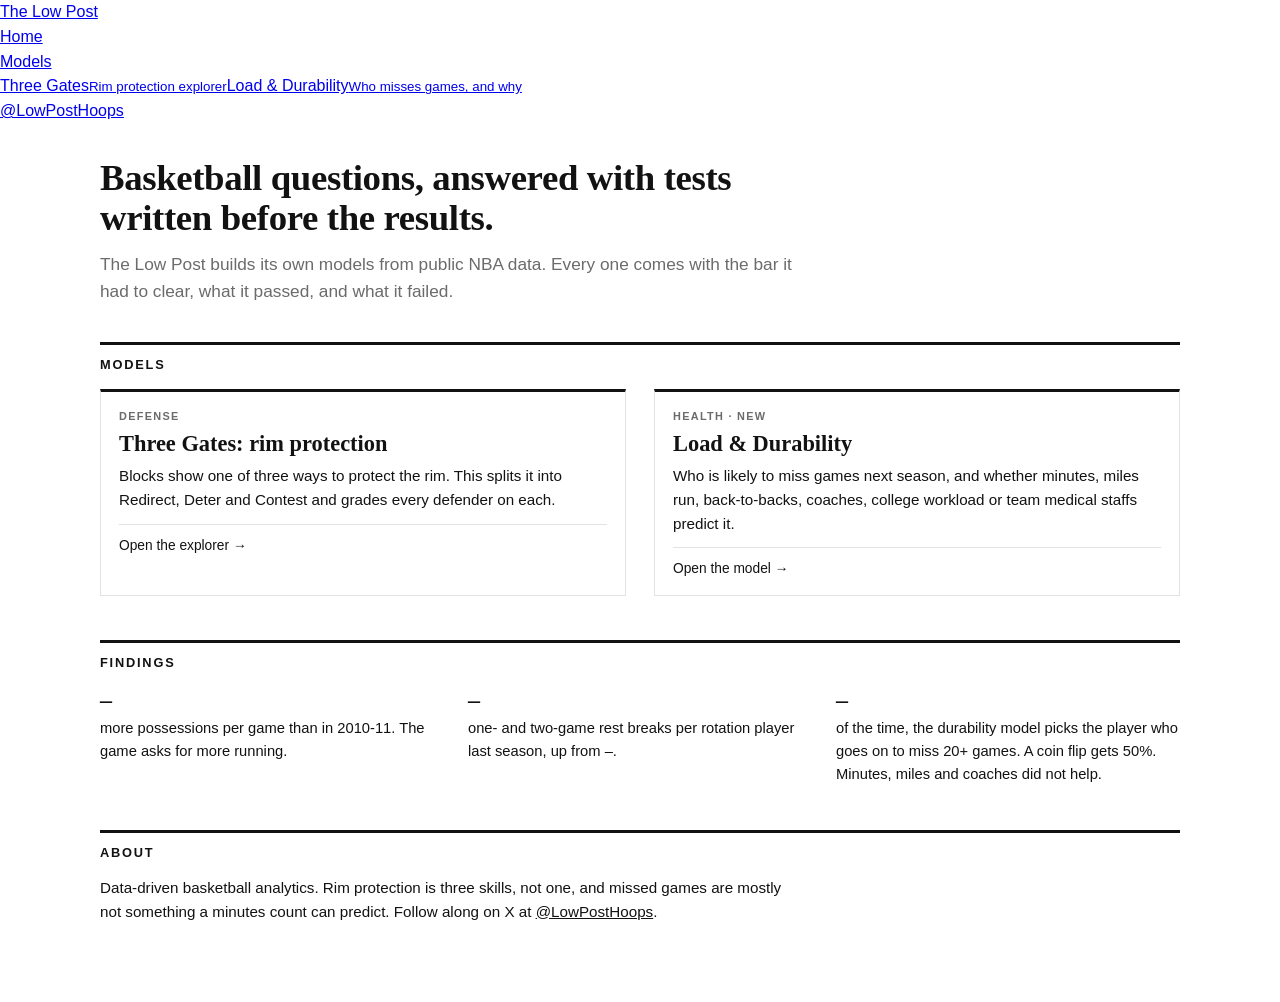
==== commit c21a5625: "The Low Post home page, README and gitignore" ====
--- a/index.html
+++ b/index.html
@@ -3,358 +3,67 @@
 <head>
 <meta charset="utf-8">
 <meta name="viewport" content="width=device-width, initial-scale=1">
-<title>Three Gates: rim protection explorer</title>
-<meta name="description" content="Rim protection is three skills, not one. Explore redirect, deter and contest for NBA defenders, two seasons of play-by-play, updated weekly during the season.">
+<title>The Low Post</title>
+<meta name="description" content="Data-driven basketball analytics. Models built from public data, with the tests written before the results.">
 <style>
-:root{--bg:#ffffff;--ink:#121212;--mute:#6b6b6b;--line:#e3e3e3;--soft:#f5f5f4;--rule:#121212;--red:#1f5fbf;--det:#c25a00;--con:#b3204a;--two:#6b46c1;--bal:#8c8c8c;--leak:#b3261e;--pos:#1a6d3a;--lk:#6b4226}
-@media (prefers-color-scheme:dark){:root{--bg:#121212;--ink:#f2f2f2;--mute:#a0a0a0;--line:#2e2e2e;--soft:#1c1c1c;--rule:#f2f2f2;--red:#6ea2f0;--det:#f0a040;--con:#f06f98;--two:#a58be8;--bal:#8c8c8c;--leak:#ff8a80;--pos:#6fd08c;--lk:#d2a679}}
+:root{--bg:#ffffff;--ink:#121212;--mute:#6b6b6b;--line:#e3e3e3;--soft:#f5f5f4;--rule:#121212}
+@media (prefers-color-scheme:dark){:root:not([data-theme="light"]){--bg:#121212;--ink:#f2f2f2;--mute:#a0a0a0;--line:#2e2e2e;--soft:#1c1c1c;--rule:#f2f2f2}}
+:root[data-theme="dark"]{--bg:#121212;--ink:#f2f2f2;--mute:#a0a0a0;--line:#2e2e2e;--soft:#1c1c1c;--rule:#f2f2f2}
 *{box-sizing:border-box}
-html{-webkit-text-size-adjust:100%}
 body{margin:0;background:var(--bg);color:var(--ink);font:16px/1.55 -apple-system,BlinkMacSystemFont,"Helvetica Neue",Arial,sans-serif}
-.mast{background:#121212;color:#fff;border-bottom:3px solid #fff}
-.mast div{max-width:1120px;margin:0 auto;padding:12px 20px;display:flex;justify-content:space-between;align-items:baseline;gap:12px}
-.mast b{font:700 1.05rem/1 Georgia,"Times New Roman",serif;letter-spacing:.14em;text-transform:uppercase}
-.mast span{font-size:.72rem;letter-spacing:.12em;text-transform:uppercase;color:#bdbdbd}
-main{max-width:1120px;margin:0 auto;padding:22px 20px 64px}
-h1{font:700 1.75rem/1.15 Georgia,"Times New Roman",serif;margin:0 0 4px;letter-spacing:-.01em}
-.dek{font-size:.92rem;color:var(--mute);margin:0 0 16px;max-width:60em}
-h2{font:700 .8rem/1.2 -apple-system,BlinkMacSystemFont,"Helvetica Neue",Arial,sans-serif;text-transform:uppercase;letter-spacing:.14em;margin:44px 0 14px;padding-top:12px;border-top:3px solid var(--rule)}
-p{margin:0 0 14px;max-width:44em}
-.mono,.small{font-family:inherit}
-@media(max-width:760px){h1{font-size:1.45rem}}
-.r{color:var(--red)}.d{color:var(--det)}.c{color:var(--con)}
-.ctl{display:flex;flex-wrap:wrap;gap:12px 22px;align-items:flex-end;margin:16px 0;padding:14px 16px;background:var(--soft);font-size:.82rem}
-.ctl label{display:flex;flex-direction:column;gap:4px;color:var(--mute);font-weight:600;text-transform:uppercase;letter-spacing:.08em;font-size:.68rem}
-select,input[type=text]{font:inherit;font-size:.9rem;text-transform:none;letter-spacing:0;font-weight:400;padding:7px 9px;border:1px solid var(--line);background:var(--bg);color:var(--ink);border-radius:2px}
-input[type=range]{width:150px;accent-color:var(--ink)}
-details{border:1px solid var(--line);padding:10px 14px;margin:12px 0;font-size:.88rem}
-summary{cursor:pointer;font-weight:700;font-size:.78rem;text-transform:uppercase;letter-spacing:.1em}
-.sl{display:flex;flex-wrap:wrap;gap:12px 24px;margin-top:12px}
-.sl label{display:flex;flex-direction:column;gap:4px;font-size:.78rem;color:var(--mute)}
-.sl label b{color:var(--ink)}
-.types{display:flex;flex-wrap:wrap;gap:6px 18px;margin:8px 0 14px;font-size:.82rem}
-.types label{display:flex;gap:6px;align-items:center;color:var(--ink)}
-.sw{width:10px;height:10px;display:inline-block;border-radius:50%}
-.grid{display:grid;grid-template-columns:minmax(0,2.1fr) minmax(0,1fr);gap:28px;align-items:start}
-@media(max-width:820px){.grid{grid-template-columns:minmax(0,1fr)}}
-svg{width:100%;display:block;border:1px solid var(--line);border-top:3px solid var(--rule);background:var(--bg)}
-svg text{font-family:-apple-system,BlinkMacSystemFont,"Helvetica Neue",Arial,sans-serif;font-size:10.5px;fill:var(--mute)}
-svg .lab{fill:var(--ink);font-weight:600}
-.grid-l{stroke:var(--soft)}.zero{stroke:var(--mute);stroke-dasharray:3 3}
-#card{border-top:3px solid var(--rule);padding:12px 2px 0;font-size:.92rem}
-.sim{cursor:pointer;color:var(--ink);text-decoration:underline;text-decoration-color:var(--rule)}.sim:hover{text-decoration-color:var(--ink)}.tp{font-size:.88rem;margin:12px 0 2px;line-height:1.45}.tp div{margin:5px 0}
-#card h3{margin:0;font:700 1.55rem/1.15 Georgia,"Times New Roman",serif}
-.sub{color:var(--mute);font-size:.78rem;text-transform:uppercase;letter-spacing:.06em;margin:4px 0 12px}
-.bar{margin:12px 0}.bar .t{display:flex;justify-content:space-between;font-size:.84rem}
-.bar .t b{text-transform:uppercase;letter-spacing:.08em;font-size:.74rem}
-.bar .t span{font-variant-numeric:tabular-nums}
-.rail{position:relative;height:8px;background:var(--soft);margin-top:5px}
-.rail i{position:absolute;top:0;bottom:0}.rail b{position:absolute;left:50%;top:-3px;bottom:-3px;width:1px;background:var(--mute)}
-.rail u{position:absolute;top:3px;height:2px;background:var(--ink);opacity:.6}
-.kv{font-size:.86rem;margin-top:14px;border-top:1px solid var(--line);padding-top:10px}
-.kv div{margin:5px 0}
-.tablewrap{overflow-x:auto;margin-top:8px}
-table{border-collapse:collapse;width:100%;font-size:.82rem;min-width:760px;font-variant-numeric:tabular-nums}
-th,td{padding:9px 10px;text-align:right;border-bottom:1px solid var(--line);white-space:nowrap}
-th:first-child,td:first-child,th:last-child,td:last-child{text-align:left}
-th{cursor:pointer;color:var(--ink);font-weight:700;font-size:.68rem;text-transform:uppercase;letter-spacing:.09em;border-bottom:2px solid var(--rule);user-select:none;position:sticky;top:0;background:var(--bg)}
-td:first-child{font-weight:600}
-tbody tr{cursor:pointer}tbody tr:hover{background:var(--soft)}
-.pos{color:var(--pos)}.neg{color:var(--leak)}
-button{font:inherit;font-size:.74rem;font-weight:700;text-transform:uppercase;letter-spacing:.1em;border:1px solid var(--ink);background:var(--bg);color:var(--ink);padding:9px 16px;cursor:pointer;margin-top:14px;border-radius:2px}
-button:hover{background:var(--ink);color:var(--bg)}
-#tip{position:fixed;display:none;pointer-events:none;background:#121212;color:#fff;padding:7px 10px;font-size:12px;line-height:1.4;z-index:5;border-radius:2px}
-ul.l{margin:0 0 12px;padding-left:0;list-style:none;max-width:46em}ul.l li{margin:0;padding:12px 0;border-bottom:1px solid var(--line);font-size:.95rem}
-.foot{color:var(--mute);font-size:.8rem;margin-top:44px;border-top:1px solid var(--line);padding-top:14px;max-width:60em}
-.key{display:grid;grid-template-columns:repeat(5,minmax(0,1fr));gap:18px;margin:6px 0 0}
-.key.k3{grid-template-columns:repeat(3,minmax(0,1fr));margin-top:22px}
-.key>div{min-width:0;border-top:3px solid var(--rule);padding-top:8px;font-size:.84rem;color:var(--ink)}
-.key b{display:block;font-size:.72rem;text-transform:uppercase;letter-spacing:.12em;margin-bottom:4px}
-@media(max-width:900px){.key,.key.k3{grid-template-columns:repeat(2,minmax(0,1fr))}}
-@media(max-width:520px){.key,.key.k3{grid-template-columns:minmax(0,1fr)}}
-#pt td:nth-child(2),#pt th:nth-child(2),#pt td:nth-child(3),#pt th:nth-child(3){text-align:left}
-#pt td:nth-child(2){font-weight:600}#pt td:first-child{font-weight:400;color:var(--mute)}
-#pmore{margin-top:10px}
-.two{display:grid;grid-template-columns:repeat(2,minmax(0,1fr));gap:28px;margin-top:30px}
-@media(max-width:820px){.two{grid-template-columns:minmax(0,1fr)}}
-.two h3{font:700 .72rem/1.2 -apple-system,BlinkMacSystemFont,"Helvetica Neue",Arial,sans-serif;text-transform:uppercase;letter-spacing:.12em;margin:0 0 6px}
-.gt{min-width:0}.gt th{cursor:default;position:static}.gt tbody tr{cursor:default}
-.gt td:nth-child(2),.gt th:nth-child(2){text-align:left}.gt td:last-child,.gt th:last-child{text-align:right}.gt td:first-child{color:var(--mute);font-weight:400}.gt td:nth-child(2){font-weight:600}
+main{max-width:1120px;margin:0 auto;padding:34px 20px 64px}
+.hero{max-width:44em;margin-bottom:38px}
+.hero h1{font:700 2.3rem/1.1 Georgia,"Times New Roman",serif;margin:0 0 12px;letter-spacing:-.01em}
+.hero p{font-size:1.08rem;margin:0;color:var(--mute)}
+@media(max-width:600px){.hero h1{font-size:1.75rem}}
+h2{font:700 .8rem/1.2 -apple-system,BlinkMacSystemFont,"Helvetica Neue",Arial,sans-serif;text-transform:uppercase;letter-spacing:.14em;margin:0 0 16px;padding-top:12px;border-top:3px solid var(--rule)}
+.cards{display:grid;grid-template-columns:repeat(2,minmax(0,1fr));gap:28px;margin-bottom:44px}
+@media(max-width:760px){.cards{grid-template-columns:minmax(0,1fr)}}
+.c{display:block;text-decoration:none;color:var(--ink);border:1px solid var(--line);border-top:3px solid var(--rule);padding:16px 18px}
+.c:hover{background:var(--soft)}
+.c .k{font-size:.68rem;font-weight:700;text-transform:uppercase;letter-spacing:.12em;color:var(--mute)}
+.c h3{font:700 1.4rem/1.15 Georgia,"Times New Roman",serif;margin:6px 0 8px}
+.c p{margin:0;font-size:.95rem}
+.c .f{margin-top:12px;font-size:.86rem;border-top:1px solid var(--line);padding-top:10px}
+.find{display:grid;grid-template-columns:repeat(3,minmax(0,1fr));gap:24px;margin-bottom:44px}
+@media(max-width:860px){.find{grid-template-columns:minmax(0,1fr)}}
+.find div{font-size:.92rem}.find b{display:block;font:700 1.5rem/1.1 Georgia,"Times New Roman",serif;margin-bottom:4px;font-variant-numeric:tabular-nums}
+.about{max-width:46em;font-size:.95rem}
+.about a{color:var(--ink)}
 </style>
+<link rel="stylesheet" href="/three-gate-defense/assets/site.css">
 </head>
 <body>
-<div class="mast"><div><b>The Low Post</b><span>@LowPostHoops</span></div></div>
+<header class="mast"><div><a class="brand" href="/three-gate-defense/">The Low Post</a><nav><a href="/three-gate-defense/" aria-current="page">Home</a><div class="dd"><a href="/three-gate-defense/models/">Models</a><div class="menu"><a href="/three-gate-defense/defense/">Three Gates<small>Rim protection explorer</small></a><a href="/three-gate-defense/durability/">Load &amp; Durability<small>Who misses games, and why</small></a></div></div><a class="x" href="https://x.com/LowPostHoops">@LowPostHoops</a></nav></div></header>
 <main>
-<h1>Rim protection explorer</h1>
-<p class="dek" id="dek"></p>
-<div class="ctl">
- <label>X axis<select id="xs"></select></label>
- <label>Y axis<select id="ys"></select></label>
- <label>Minimum minutes <span id="mmv">1,350</span><input id="mm" type="range" min="1350" max="4500" step="50" value="1350"></label>
- <label>Find a player<input id="q" type="text" placeholder="Wembanyama"></label>
-</div>
-<details id="bl"><summary>Blend the gates (your own weights)</summary>
- <div class="sl">
-  <label class="mono"><span>Redirect weight <b id="wrv">0.0</b></span><input id="wr" type="range" min="0" max="2" step="0.1" value="0"></label>
-  <label class="mono"><span>Deter weight <b id="wdv">1.0</b></span><input id="wd" type="range" min="0" max="2" step="0.1" value="1"></label>
-  <label class="mono"><span>Contest weight <b id="wcv">1.0</b></span><input id="wc" type="range" min="0" max="2" step="0.1" value="1"></label>
-  <label class="mono"><span>Presets</span><select id="pre"><option value="0,1,1">Rim score (default)</option><option value="1,1,1">All three equal</option><option value="0,1,0">Deter only</option><option value="0,0,1">Contest only</option><option value="1,0,0">Redirect only</option></select></label>
- </div>
- <p class="small" style="margin:10px 0 0;color:var(--mute)">This makes a number called "Your blend" that you can put on either axis. It is whatever you weight it to be. Players are not ranked by an all-in-one total, and the reasons are at the bottom.</p>
-</details>
-<div class="types" id="types"></div>
-
-<div class="grid">
- <div><svg id="plot" role="img" aria-label="Scatter plot of NBA defenders on the chosen gates"></svg></div>
- <div id="card"></div>
+<div class="hero">
+ <h1>Basketball questions, answered with tests written before the results.</h1>
+ <p>The Low Post builds its own models from public NBA data. Every one comes with the bar it had to clear, what it passed, and what it failed.</p>
 </div>
 
-<h2 id="proj">Projected best defenders, <span id="pseason"></span></h2>
-<div id="pwrap" hidden>
-<p class="dek" id="pdek"></p>
-<p class="small" style="margin:0 0 8px">Rank by <select id="pby"><option value="rim">Rim score</option><option value="tot">Total defense (exploratory)</option></select></p>
-<div class="tablewrap"><table id="pt"><thead></thead><tbody></tbody></table></div>
-<button id="pmore"></button>
-<div class="two" id="pgates"></div>
-<p class="small" id="pnote" style="margin:12px 0 0;color:var(--mute);max-width:72ch"></p>
+<h2>Models</h2>
+<div class="cards">
+ <a class="c" href="defense/"><div class="k">Defense</div><h3>Three Gates: rim protection</h3><p>Blocks show one of three ways to protect the rim. This splits it into Redirect, Deter and Contest and grades every defender on each.</p><div class="f" id="f1">Open the explorer →</div></a>
+ <a class="c" href="durability/"><div class="k">Health · new</div><h3>Load &amp; Durability</h3><p>Who is likely to miss games next season, and whether minutes, miles run, back-to-backs, coaches, college workload or team medical staffs predict it.</p><div class="f" id="f2">Open the model →</div></a>
 </div>
 
-<h2>Key</h2>
-<div class="key">
-<div><b class="r">Redirect</b>Quality of the shots opponents take away from the rim while he is on the floor. Points per 100 possessions, higher is better.</div>
-<div><b class="d">Deter</b>How rarely opponents take shots at the rim against him. Same units.</div>
-<div><b class="c">Contest</b>How much less often rim shots go in than that shot normally would. Same units.</div>
-<div><b>Rim score</b>Deter plus Contest. Blocks are not in it. Redirect is left out because it mostly mirrors Deter (correlation -0.69).</div>
-<div><b>Backstop</b>Context only, nothing is subtracted. Rates the best shot-blocker playing alongside him by block rate: strong, some or little.</div>
-<div><b>Carry</b>His rim score counting only the minutes when no other top-fifth rim protector is on the floor with him. It asks how much of the rim defense is his own. It tracks the rim score closely (0.93), does not forecast next season any better, and is not steadier for players who change teams, so treat it as a description. Shown for players with 400 or more of those minutes.</div>
-<div><b>Event gap</b>How many blocks, steals and charges drawn per 36 minutes he gets compared with what his total defense would predict. Zero means his defense accounts for them, positive means more than it explains, negative means fewer. It is a style description: players with a high gap did not defend worse the next season (they were slightly better), so it does not show that chasing blocks and steals costs a team anything.</div>
+<h2>Findings</h2>
+<div class="find" id="find">
+ <div><b id="n1">–</b>more possessions per game than in 2010-11. The game asks for more running.</div>
+ <div><b id="n2">–</b>one- and two-game rest breaks per rotation player last season, up from <span id="n2b">–</span>.</div>
+ <div><b id="n3">–</b>of the time, the durability model picks the player who goes on to miss 20+ games. A coin flip gets 50%. Minutes, miles and coaches did not help.</div>
 </div>
-<div class="key k3">
-<div><b class="d">Deterrer</b>Strong at Deter only. He changes which shots the offense chooses to take (Valančiūnas, Green).</div>
-<div><b class="c">Contester</b>Strong at Contest only. The shots at the rim go in less often (Gafford, McDaniels).</div>
-<div><b class="r">Redirector</b>Strong at Redirect only. The offense is pushed into worse shots away from the rim (Suggs, Walter).</div>
-<div><b style="color:var(--two)">Two gates</b>Strong at two gates (or, for one player, all three), usually Contest and Deter (Wembanyama, Clingan) or Contest and Redirect (Gilgeous-Alexander).</div>
-<div><b>Balanced</b>Not strong or weak at any one gate. Most players land here.</div>
-<div><b style="color:var(--lk)">Leaky</b>No strong gate and a clearly below-average total (Missi, Portis).</div>
+
+<h2>About</h2>
+<div class="about">
+ <p>Data-driven basketball analytics. Rim protection is three skills, not one, and missed games are mostly not something a minutes count can predict. Follow along on X at <a href="https://x.com/LowPostHoops">@LowPostHoops</a>.</p>
 </div>
-<p class="small" style="margin:12px 0 0;color:var(--mute)">"Strong" means roughly the top fifth of the players shown on that gate.</p>
-
-<h2>The table</h2>
-<p style="color:var(--mute);max-width:72ch;font-size:.92rem">Click a header to sort, click a row to see that player. "Rim rank range" is where the player landed in 90% of resamples of the data. A wide range means the number is noisy, and almost everyone's is wider than you would guess.</p>
-<div class="tablewrap"><table id="tb"><thead></thead><tbody></tbody></table></div>
-<button id="more"></button>
-
-<h2>What this does not do</h2>
-<ul class="l">
-<li><b>It does not pick the best defender.</b> It is about rim protection. Perimeter defense, off-ball work, communication and effort are mostly outside what these three gates capture.</li>
-<li><b>There is no all-in-one total.</b> Adding the three gates together did not hold up in pre-set tests. Guards who play next to elite shot-blockers made up too much of the top of the list, and players' totals were not stable when they changed teams. The three gates are shown separately and the only ranking is the rim score.</li>
-<li><b>Teammates matter.</b> A guard whose team has a great rim protector behind him can look better on Redirect than he would alone. An adjustment was tested and did not move the scores in a way that holds up, so it is shown as context instead. The "Backstop" line on each player says how good the best shot-blocker playing alongside him was.</li>
-<li><b>One season is noisy.</b> Rim score repeats from one season to the next at about 0.43 among rim protectors, and 0.28 for the ones who changed teams. That is why ranges are shown, not ranks. It does predict next season's team rim defense a little better than just using last year's team (0.60 against 0.57).</li>
-<li><b>Carry and Event gap are descriptions, not grades.</b> Carry did not forecast next season better than the rim score or hold up better for players who change teams. Event gap is steady from year to year (0.72), but players with a high gap did not defend worse the next season, so it does not show that chasing blocks and steals hurts. Neither is used in the projection.</li>
-<li><b>The top is a cluster.</b> The players at the top of the rim score list are separated by less than the uncertainty. The rank range column shows how much each player's rank moves when the data is resampled, so read that, not the rank.</li>
-</ul>
-
-<div class="foot" id="foot"></div>
 </main>
-<div id="tip"></div>
-<script type="module">
-const J=await (await fetch('data/players.json?'+Date.now())).json();
-const TEAMS=J.teams, ARCH=J.arch, M=J.meta;
-let PJ=null; try{PJ=await (await fetch('data/projection.json?'+Date.now())).json()}catch(e){}
-const D=J.rows.map(a=>({name:a[0],team:TEAMS[a[1]],mins:a[2],redirect:a[3],deter:a[4],contest:a[5],rse:a[6],dse:a[7],cse:a[8],rimse:a[9],lo:a[10],hi:a[11],ma:a[12],arch:ARCH[a[13]],tot:a[14],totse:a[15],reb:a[16],rebse:a[17],tov:a[18],ft:a[19],tr:a[20],ca:a[21],eg:a[22],e36:a[23]}));
-D.forEach(d=>{d.rim=+(d.deter+d.contest).toFixed(3)});
-let TK=null; try{TK=await (await fetch('data/tracking.json?'+Date.now())).json()}catch(e){}
-const TKM={};let NBIG=0;
-if(TK){
- const C=TK.meta.cols,ix=k=>C.indexOf(k),rows=TK.rows.map(r=>{const o={};C.forEach((c,i)=>o[c]=r[i]);o.dconv=o.dreb_chances>0?o.dreb/o.dreb_chances:null;return o});
- const big=rows.filter(o=>o.rim6_fga>=400);NBIG=big.length;
- const M2=[['rim6_diff',0,0,'makes shooters miss at the rim more than they normally would','lets shooters make more rim shots than they normally would'],
-  ['dconv',1,0,'turns a high share of defensive-rebound chances into rebounds','secures a low share of his defensive-rebound chances'],
-  ['post_ppp',0,40,'defends post-ups well','gives up a lot of points in post-ups'],
-  ['roll_ppp',0,40,'defends the rolling big man well','gives up a lot of points to the rolling big man in pick-and-roll'],
-  ['pnrbh_ppp',0,60,'holds up when switched onto the ball handler','struggles when switched onto the ball handler'],
-  ['spot_ppp',0,150,'guards spot-up shooters well','gives up a lot of points on spot-up shots (closeouts)'],
-  ['out15_diff',0,250,'contests shots from 15 feet and out well','lets shooters hit more than normal from 15 feet and out'],
-  ['def_mph',1,0,'moves faster than most big men on defense','is slower than most big men on defense'],
-  ['pf36',0,0,'rarely fouls for a big man','fouls a lot for a big man'],
-  ['blk36',1,0,'blocks more shots than most big men','blocks fewer shots than most big men']];
- const posk={post_ppp:'post_poss',roll_ppp:'roll_poss',pnrbh_ppp:'pnrbh_poss',spot_ppp:'spot_poss',out15_diff:'out15_fga'};
- big.forEach(o=>{o.good=[];o.bad=[];for(const [k,hi,minp,g,b] of M2){const v=o[k];if(v==null||(minp&&o[posk[k]]<minp))continue;const pool=big.filter(q=>q[k]!=null&&(!minp||q[posk[k]]>=minp));const worse=pool.filter(q=>hi?q[k]<v:q[k]>v).length/pool.length;if(worse>=.8)o.good.push([worse,g]);else if(worse<=.2)o.bad.push([worse,b])}o.good.sort((a,b)=>b[0]-a[0]);o.bad.sort((a,b)=>a[0]-b[0]);o.big=true});
- const nn=z=>z.normalize('NFD').replace(/[\u0300-\u036f]/g,'').toLowerCase();rows.forEach(o=>TKM[nn(o.name)]=o);
-}
-const AX={redirect:{n:'Redirect',c:'--red'},deter:{n:'Deter',c:'--det'},contest:{n:'Contest',c:'--con'},rim:{n:'Rim score',c:'--ink'},blend:{n:'Your blend',c:'--ink'}};
-const GROUPS=[['Deterrer',['Deterrer'],'--det'],['Contester',['Contester'],'--con'],['Redirector',['Redirector'],'--red'],['Two gates',['Two-gate Contester+Deterrer','Two-gate Contester+Redirector','Three-gate'],'--two'],['Balanced',['Balanced'],'--bal'],['Leaky',['Leaky'],'--lk']];
-const NAMED=['Rudy Gobert','Victor Wembanyama','Chet Holmgren','Draymond Green','Daniel Gafford','Alex Caruso','Donovan Clingan','Isaiah Hartenstein','Cade Cunningham','Derrick White'];
-const st={x:'deter',y:'contest',min:1350,q:'',sel:'Victor Wembanyama',on:new Set(GROUPS.map(g=>g[0])),sort:'rim',dir:-1,all:false};
-const W={r:0,d:1,c:1};
-const $=id=>document.getElementById(id);
-const css=v=>getComputedStyle(document.documentElement).getPropertyValue(v).trim();
-const f2=v=>(v>0?'+':'')+v.toFixed(2);
-const nm=s=>s.normalize('NFD').replace(/[̀-ͯ]/g,'').toLowerCase();
-function groupOf(a){return GROUPS.find(g=>g[1].includes(a))}
-function blend(){D.forEach(d=>{d.blend=W.r*d.redirect+W.d*d.deter+W.c*d.contest})}
-function vis(){const q=nm(st.q.trim());return D.filter(d=>d.mins>=st.min&&st.on.has(groupOf(d.arch)[0])&&(!q||nm(d.name).includes(q)))}
-function ticks(lo,hi){const raw=(hi-lo)/6,p=Math.pow(10,Math.floor(Math.log10(raw))),m=[1,2,5,10].find(m=>m*p>=raw)*p,o=[];for(let v=Math.ceil(lo/m)*m;v<=hi+1e-9;v+=m)o.push(+v.toFixed(6));return o}
-function backstop(ma){return ma>=0.9?'strong':ma>=0.3?'some':'little'}
-function plot(){
- const svg=$('plot'),w0=svg.clientWidth||640,H=Math.max(360,Math.min(520,w0*.72));
- svg.setAttribute('viewBox','0 0 '+w0+' '+H);svg.setAttribute('height',H);
- const m={l:44,r:14,t:12,b:40},w=w0-m.l-m.r,h=H-m.t-m.b;
- const pad=a=>{const lo=Math.min(...a),hi=Math.max(...a),p=(hi-lo)*.06;return[lo-p,hi+p]};
- const [x0,x1]=pad(D.map(d=>d[st.x])),[y0,y1]=pad(D.map(d=>d[st.y]));
- const X=v=>m.l+(v-x0)/(x1-x0)*w,Y=v=>m.t+h-(v-y0)/(y1-y0)*h;let s='';
- ticks(x0,x1).forEach(t=>{s+='<line class="grid-l" x1="'+X(t)+'" x2="'+X(t)+'" y1="'+m.t+'" y2="'+(m.t+h)+'"/><text x="'+X(t)+'" y="'+(H-24)+'" text-anchor="middle">'+t+'</text>'});
- ticks(y0,y1).forEach(t=>{s+='<line class="grid-l" y1="'+Y(t)+'" y2="'+Y(t)+'" x1="'+m.l+'" x2="'+(m.l+w)+'"/><text x="'+(m.l-6)+'" y="'+(Y(t)+3)+'" text-anchor="end">'+t+'</text>'});
- if(x0<0&&x1>0)s+='<line class="zero" x1="'+X(0)+'" x2="'+X(0)+'" y1="'+m.t+'" y2="'+(m.t+h)+'"/>';
- if(y0<0&&y1>0)s+='<line class="zero" y1="'+Y(0)+'" y2="'+Y(0)+'" x1="'+m.l+'" x2="'+(m.l+w)+'"/>';
- s+='<text x="'+(m.l+w/2)+'" y="'+(H-7)+'" text-anchor="middle" class="lab">'+AX[st.x].n+' (points per 100 possessions, higher is better)</text>';
- s+='<text transform="translate(11 '+(m.t+h/2)+') rotate(-90)" text-anchor="middle" class="lab">'+AX[st.y].n+'</text>';
- const V=vis(),ids=new Set(V.map(d=>d.name));
- D.filter(d=>!ids.has(d.name)).forEach(d=>{s+='<circle cx="'+X(d[st.x])+'" cy="'+Y(d[st.y])+'" r="2.5" fill="'+css('--line')+'"/>'});
- const R=d=>2.5+Math.sqrt(Math.max(0,d.mins-1500))/24;
- V.slice().sort((a,b)=>b.mins-a.mins).forEach(d=>{const sel=d.name===st.sel;s+='<circle class="dot" data-n="'+d.name.replace(/"/g,'&quot;')+'" cx="'+X(d[st.x])+'" cy="'+Y(d[st.y])+'" r="'+R(d).toFixed(1)+'" fill="'+css(groupOf(d.arch)[2])+'" fill-opacity="'+(sel?1:.7)+'" '+(sel?'stroke="'+css('--ink')+'" stroke-width="2"':'')+'/>'});
- const lab=new Set(NAMED.map(nm));lab.add(nm(st.sel));
- V.filter(d=>lab.has(nm(d.name))).forEach(d=>{const x=X(d[st.x]),y=Y(d[st.y]),right=x<w0-120;s+='<text class="lab" x="'+(x+(right?7:-7))+'" y="'+(y-6)+'" text-anchor="'+(right?'start':'end')+'">'+d.name+'</text>'});
- svg.innerHTML=s;
- svg.querySelectorAll('.dot').forEach(el=>{
-  el.addEventListener('click',()=>{st.sel=el.dataset.n;render()});
-  el.addEventListener('mousemove',e=>{const d=D.find(p=>p.name===el.dataset.n),t=$('tip');t.style.display='block';t.style.left=Math.min(e.clientX+12,innerWidth-240)+'px';t.style.top=(e.clientY+12)+'px';t.innerHTML=d.name+'<br>Redirect '+f2(d.redirect)+' &middot; Deter '+f2(d.deter)+'<br>Contest '+f2(d.contest)+' &middot; Rim '+f2(d.rim)});
-  el.addEventListener('mouseleave',()=>$('tip').style.display='none');
- });
-}
-function bar(k,label,cls,v,se){
- const mx=5,sc=x=>50+Math.max(-1,Math.min(1,x/mx))*50,a=sc(0),b=sc(v);
- return '<div class="bar"><div class="t"><b class="'+cls+'">'+label+'</b><span>'+f2(v)+' <span style="color:var(--mute)">&plusmn;'+se.toFixed(2)+'</span></span></div><div class="rail"><b></b><i style="left:'+Math.min(a,b)+'%;width:'+Math.abs(b-a)+'%;background:var('+AX[k].c+')"></i><u style="left:'+sc(v-se)+'%;width:'+(sc(v+se)-sc(v-se))+'%"></u></div></div>';
-}
-
-const TYPEX={'Deterrer':'He changes which shots the offense takes: teams go to the rim less often with him on the floor, and the shots that do go up are about average.','Contester':'Shots at the rim go in less often with him there, while teams still take about as many as usual.','Redirector':'Away from the rim, the offense ends up with worse shots than normal while he is on the floor.','Two-gate Contester+Deterrer':'He ranks in the top fifth at both rim jobs: teams take fewer shots there, and the ones they take miss more often than normal.','Two-gate Contester+Redirector':'He makes shots at the rim miss and pushes the offense into worse shots away from it.','Three-gate':'Strong at all three gates, which is rare.','Balanced':'No gate stands out, good or bad. That means about average, not poor, and it is where most players land.','Leaky':'No strong gate and a clearly below-average total. Treat it as a flag to look closer, not a verdict.'};
-let ZC=null;
-function simList(p){
- if(!ZC){const ks=['redirect','deter','contest'];const mu={},sd={};ks.forEach(k=>{const v=D.map(d=>d[k]);const m=v.reduce((a,b)=>a+b,0)/v.length;mu[k]=m;sd[k]=Math.sqrt(v.reduce((a,b)=>a+(b-m)*(b-m),0)/v.length)||1});ZC={ks,mu,sd}}
- const z=d=>ZC.ks.map(k=>(d[k]-ZC.mu[k])/ZC.sd[k]),zp=z(p);
- return D.filter(d=>d.name!==p.name).map(d=>{const q=z(d);return {d,dist:Math.sqrt(q.reduce((a,b,i)=>a+(b-zp[i])*(b-zp[i]),0))}}).sort((a,b)=>a.dist-b.dist).slice(0,5);
-}
-function typeBlock(p){
- const n=D.filter(d=>d.arch===p.arch).length,sim=simList(p);
- return '<div class="tp"><div><b style="color:var(--ink)">Type: '+p.arch.replace('Two-gate ','Two gates, ')+'.</b> '+(TYPEX[p.arch]||'')+' <span style="color:var(--mute)">'+n+' of '+D.length+' players are this type.</span></div>'+
- '<div><b style="color:var(--ink)">Most like him</b> <span style="color:var(--mute)">(closest shape across Redirect, Deter and Contest, not the same rim score):</span> '+sim.map(x=>'<span class="sim" data-n="'+x.d.name.replace(/"/g,'&quot;')+'">'+x.d.name+'</span>').join(', ')+'.</div></div>'}
-function card(){
- const p=D.find(d=>d.name===st.sel);if(!p){$('card').innerHTML='<p class="sub">Pick a player.</p>';return}
- $('card').innerHTML='<h3>'+p.name+'</h3><div class="sub">'+p.team+' &middot; '+p.mins.toLocaleString()+' defensive minutes &middot; '+p.arch+'</div>'+
- bar('redirect','Redirect','r',p.redirect,p.rse)+bar('deter','Deter','d',p.deter,p.dse)+bar('contest','Contest','c',p.contest,p.cse)+
- typeBlock(p)+'<div class="kv"><div class="mono"><b>Rim score '+f2(p.rim)+'</b> &plusmn;'+p.rimse.toFixed(2)+'</div>'+
- '<div class="mono">Rim rank range: '+p.lo+' to '+p.hi+' of '+D.length+'</div>'+
- '<div class="mono">Backstop: <b>'+backstop(p.ma)+'</b> <span style="color:var(--mute)">(best shot-blocker playing with him; see key)</span></div>'+
- projLine(p)+totLine(p)+'<div style="margin-top:8px;color:var(--mute)">'+explain(p)+realLife(p)+'</div></div>';
- $('card').querySelectorAll('.sim').forEach(el=>el.addEventListener('click',()=>{st.sel=el.dataset.n;render()}));
-}
-function ordn(n){return n+(n%10==1&&n!=11?'st':n%10==2&&n!=12?'nd':n%10==3&&n!=13?'rd':'th')}
-function totLine(p){
- if(p.tot==null)return '';
- const rt=D.filter(d=>d.tot>p.tot).length+1,rr=D.filter(d=>d.reb>p.reb).length+1;
- return '<div class="mono">Total defense (exploratory): <b>'+f2(p.tot)+'</b> &plusmn;'+p.totse.toFixed(2)+', ranks '+rt+' of '+D.length+' <span style="color:var(--mute)">(points per 100 possessions, everything counted)</span></div><div class="mono">Rebounding: <b>'+f2(p.reb)+'</b> &plusmn;'+p.rebse.toFixed(2)+', ranks '+rr+' of '+D.length+' <span style="color:var(--mute)">(opponent offensive rebounds prevented)</span></div>'+(p.tr!=null?'<div class="mono">Transition defense (descriptive): <b>'+f2(p.tr)+'</b>, ranks '+(D.filter(d=>d.tr>p.tr).length+1)+' of '+D.length+' <span style="color:var(--mute)">(points per 100 possessions saved when the opponent breaks quickly after a miss or turnover; part of total defense, not on top of it, and it also reflects how often his own team gives up those chances)</span></div>':'')+(p.ca!=null?'<div class="mono">Carry (description): <b>'+f2(p.ca)+'</b>, ranks '+(D.filter(d=>d.ca!=null&&d.ca>p.ca).length+1)+' of '+D.filter(d=>d.ca!=null).length+' <span style="color:var(--mute)">(his rim score in the minutes when no other top-fifth rim protector is on the floor; it mostly matches his rim score and did not forecast next season better, see key)</span></div>':'')+(p.eg!=null?'<div class="mono">Event gap (style, not a grade): <b>'+f2(p.eg)+'</b>, ranks '+(D.filter(d=>d.eg>p.eg).length+1)+' of '+D.length+' <span style="color:var(--mute)">('+p.e36.toFixed(1)+' blocks, steals and charges per 36 minutes; positive means more than his total defense would predict, and in testing that did not mean a worse defense the next season)</span></div>':'')
-}
-function realLife(p){
- if(p.tot==null)return '';
- const rkR=D.filter(d=>d.rim>p.rim).length+1,rkT=D.filter(d=>d.tot>p.tot).length+1;
- const net=p.redirect+p.deter+p.contest,oth=p.tot-(net+p.reb+p.tov+p.ft);
- const dr=[['his shot defense overall',net],['rebounding',p.reb],['forcing turnovers',p.tov],['free throws',p.ft],['everything else (fouls and shooting luck)',oth]];
- const neg=dr.filter(x=>x[1]<=-.5).sort((a,b)=>a[1]-b[1]).slice(0,2),pos=dr.filter(x=>x[1]>=.5).sort((a,b)=>b[1]-a[1]).slice(0,2);
- const fl=a=>a.map(x=>x[0]+' ('+f2(x[1])+')').join(' and ');
- let o=' <b style="color:var(--ink)">Everything counted (exploratory).</b> His total defense is '+f2(p.tot)+' points per 100 possessions, which ranks '+rkT+' of '+D.length+', against '+rkR+' on rim score.';
- if(rkT-rkR>=20)o+=' The rim numbers are '+(rkT-rkR>=50?'not':'only partly')+' turning into the same rank overall.'+(neg.length?' The biggest drags are '+fl(neg)+'.':'');
- else if(rkR-rkT>=20)o+=' He is worth more overall than his rim score says.'+(pos.length?' The biggest boosts are '+fl(pos)+'.':'');
- else o+=' That is in line with his rim rank.';
- const t=TK&&TKM[nm(p.name)];
- if(t&&t.big){o+=' <b style="color:var(--ink)">NBA.com tracking, compared with the '+NBIG+' big men who defended 400 or more rim shots over 2024-25 and 2025-26 (descriptive only, these numbers did not improve forecasts when tested):</b>';
-  if(t.good.length)o+=' he '+t.good.slice(0,4).map(x=>x[1]).join('; ')+'.';
-  if(t.bad.length)o+=' On the other side, he '+t.bad.slice(0,4).map(x=>x[1]).join('; ')+'.';
-  if(!t.good.length&&!t.bad.length)o+=' he is near average on everything tracked.'}
- return o}
-function projLine(p){
- if(!PJ)return '';
- const ex=(PJ.meta.excluded||[]).some(n=>nm(n)===nm(p.name));
- if(ex)return '<div class="mono">2026-27 projection: <b>left out</b> <span style="color:var(--mute)">(no longer in the league)</span></div>';
- const r=PJ.rows.find(r=>r[1]===p.name);if(!r)return '';
- return '<div class="mono">2026-27 projection: <b>'+f2(r[5])+'</b> rim score, ranks '+r[0]+' of '+PJ.rows.length+' <span style="color:var(--mute)">(80% range '+f2(r[6])+' to '+f2(r[7])+')</span></div>'+(r[17]!=null?'<div class="mono">2026-27 projected total defense (exploratory): <b>'+f2(r[17])+'</b>, ranks '+r[19]+' of '+PJ.rows.length+'</div>':'')
-}
-function pct(p,k){return D.filter(d=>d[k]<=p[k]).length/D.length}
-function topPct(p,k){const t=Math.round((1-pct(p,k))*100);return t<=0?1:t}
-function explain(p){
- const o=[],pd=pct(p,'deter'),pc=pct(p,'contest'),pr=pct(p,'redirect'),prim=pct(p,'rim'),L=D.length;
- const rk=D.filter(d=>d.rim>p.rim).length+1;
- o.push('Rim score '+f2(p.rim)+', which ranks '+rk+(rk%10==1&&rk!=11?'st':rk%10==2&&rk!=12?'nd':rk%10==3&&rk!=13?'rd':'th')+' of '+L+'. Over repeated resamples of the data his rank ran from '+p.lo+' to '+p.hi+', so read the rank as a range.');
- const parts=[];
- if(pd>=.8)parts.push('Deter is a strength (top '+topPct(p,'deter')+'%): teams take fewer shots at the rim with him on the floor');
- else if(pd<=.2)parts.push('Deter is a weakness (bottom '+Math.max(1,Math.round(pd*100))+'%): teams take more shots at the rim against him');
- if(pc>=.8)parts.push('Contest is a strength (top '+topPct(p,'contest')+'%): shots at the rim go in less often than they normally would');
- else if(pc<=.2)parts.push('Contest is a weakness (bottom '+Math.max(1,Math.round(pc*100))+'%): shots at the rim go in more often than they normally would');
- if(pr>=.8)parts.push('Redirect is a strength (top '+topPct(p,'redirect')+'%): the shots opponents take away from the rim are worse than usual');
- else if(pr<=.2&&pd>=.6)parts.push('Redirect is low because teams that can\'t reach the rim take more shots from farther out, so that is the flip side of his Deter, not a separate flaw');
- else if(pr<=.2)parts.push('Redirect is a weakness (bottom '+Math.max(1,Math.round(pr*100))+'%): the shots opponents take away from the rim are better than usual');
- o.push(parts.length?parts.join('. ')+'.':'No gate stands out. He sits near the middle on all three.');
- if(pd>=.8&&p.contest<0.5){const c=p.contest;o.push('Almost all of his rim score is Deter ('+f2(p.deter)+' Deter, '+f2(c)+' Contest). Teams really do take fewer shots at the rim against him. '+(c>0.15?'The shots that do go up miss only slightly more often than average. Contest scores are small for everyone, so a top-fifth rank there is a small effect.':c>=-0.15?'The shots that do go up are made about as often as average.':'The shots that do go up go in a bit more often than average.')+' Deter is also the gate most affected by scheme and role, so treat it as the least certain part.')}
- if(pc>=.8&&p.deter<1.5)o.push('His value is mostly in Contest: shots at the rim miss more often with him there, and he does less than the top Deterrers to keep teams from taking them.');
- if(p.contest>0.8&&p.deter>1.5)o.push('He gets credit at both Deter and Contest, which is the strongest kind of rim score.');
- if(p.ma>=0.9)o.push('Backstop is strong: he played next to a good shot-blocker, so part of his number may reflect that teammate.');
- else if(p.ma<0.3)o.push('Backstop is little: he had almost no shot-blocking help next to him, so his number is more likely his own.');
- if(p.mins<2000)o.push('With fewer than 2,000 minutes, the method pulls his numbers toward the middle, so his true numbers are probably a little further from zero than shown.');
- if(p.hi-p.lo>=30)o.push('The data can\'t separate him from many players near him.');
- return o.join(' ');
-}
-function table(){
- const cols=[['name','Player'],['mins','Min'],['redirect','Redirect'],['deter','Deter'],['contest','Contest'],['rim','Rim score'],['hi','Rim rank range'],['ma','Backstop'],['arch','Type']];
- $('tb').querySelector('thead').innerHTML='<tr>'+cols.map(c=>'<th data-k="'+c[0]+'">'+c[1]+(st.sort===c[0]?(st.dir>0?' ↑':' ↓'):'')+'</th>').join('')+'</tr>';
- const key=st.sort;let V=vis().slice().sort((a,b)=>(typeof a[key]==='string'?a[key].localeCompare(b[key]):a[key]-b[key])*st.dir);
- const tot=V.length;if(!st.all)V=V.slice(0,15);
- const cl=v=>v>0.005?'pos':v<-0.005?'neg':'';
- $('tb').querySelector('tbody').innerHTML=V.map(d=>'<tr data-n="'+d.name.replace(/"/g,'&quot;')+'"><td>'+d.name+'</td><td>'+d.mins.toLocaleString()+'</td>'+['redirect','deter','contest','rim'].map(k=>'<td class="'+cl(d[k])+'">'+f2(d[k])+'</td>').join('')+'<td>'+d.lo+' to '+d.hi+'</td><td>'+backstop(d.ma)+'</td><td>'+d.arch.replace('Two-gate ','')+'</td></tr>').join('');
- $('more').textContent=st.all?'Show top 15':'Show all '+tot;
- $('tb').querySelectorAll('th').forEach(th=>th.addEventListener('click',()=>{let k=th.dataset.k;if(k==='hi')k='rim';if(st.sort===k)st.dir*=-1;else{st.sort=k;st.dir=(k==='name'||k==='arch')?1:-1}table()}));
- $('tb').querySelectorAll('tbody tr').forEach(tr=>tr.addEventListener('click',()=>{st.sel=tr.dataset.n;render();$('card').scrollIntoView({behavior:'smooth',block:'nearest'})}));
-}
-function types(){
- $('types').innerHTML=GROUPS.map(g=>'<label><input type="checkbox" data-g="'+g[0]+'" '+(st.on.has(g[0])?'checked':'')+'><span class="sw" style="background:var('+g[2]+')"></span>'+g[0]+'</label>').join('');
- $('types').querySelectorAll('input').forEach(b=>b.addEventListener('change',()=>{const g=b.dataset.g;b.checked?st.on.add(g):st.on.delete(g);render()}));
-}
-function render(){blend();types();plot();card();table();$('mmv').textContent=st.min.toLocaleString()}
-['xs','ys'].forEach(id=>{const s=$(id);Object.keys(AX).forEach(k=>s.add(new Option(AX[k].n,k)));s.value=id==='xs'?st.x:st.y;s.addEventListener('change',()=>{st[id==='xs'?'x':'y']=s.value;render()})});
-$('mm').addEventListener('input',e=>{st.min=+e.target.value;render()});
-$('q').addEventListener('input',e=>{st.q=e.target.value;const q=nm(e.target.value.trim());if(q){const hit=D.find(d=>nm(d.name).includes(q));if(hit)st.sel=hit.name}render()});
-$('more').addEventListener('click',()=>{st.all=!st.all;table()});
-function setW(){['wr','wd','wc'].forEach(i=>{$(i+'v').textContent=(+$(i).value).toFixed(1)})}
-['wr','wd','wc'].forEach(i=>$(i).addEventListener('input',()=>{W[i[1]]=+$(i).value;setW();render()}));
-$('pre').addEventListener('change',e=>{const v=e.target.value.split(',').map(Number);W.r=v[0];W.d=v[1];W.c=v[2];$('wr').value=v[0];$('wd').value=v[1];$('wc').value=v[2];setW();render()});
-let rt;addEventListener('resize',()=>{clearTimeout(rt);rt=setTimeout(plot,120)});
-matchMedia('(prefers-color-scheme:dark)').addEventListener('change',()=>setTimeout(render,50));
-const fmtDate=s=>{if(!s)return '';const d=new Date(s+'T12:00:00');return d.toLocaleDateString('en-US',{month:'short',day:'numeric',year:'numeric'})};
-(function header(){
- const ws=M.weights||{},ks=Object.keys(ws);const cur=M.current_season;
- let win=ks.filter(k=>ws[k]>=0.995).join(' and ');
- let extra='';
- const part=ks.filter(k=>ws[k]>0&&ws[k]<0.995);
- if(part.length){win=ks.filter(k=>ws[k]>0).join(', ');extra=' Seasons are weighted so the newest one fades in over its first 41 games: '+ks.filter(k=>ws[k]>0).map(k=>k+' at '+Math.round(ws[k]*100)+'%').join(', ')+'.'}
- $('dek').innerHTML='Every NBA defender on three gates: Redirect, Deter and Contest. Based on '+win+' play-by-play.'+extra+' Updated '+fmtDate(M.updated)+(M.data_through?', games through '+fmtDate(M.data_through):'')+'. Click a dot or a row for a player.'+(PJ?' <a href="#proj">Preseason projections</a>.':'');
- $('foot').innerHTML='Method in short: opponent shots are matched to the lineups on the floor and a ridge regression gives each player a value on each gate, adjusted for the offensive players he faced. Expected points come from shot type and location. Standard errors are '+M.resamples+' bootstrap resamples. "Strong" on a gate means roughly the top fifth of this group. Players with fewer than '+M.min_minutes.toLocaleString()+' defensive minutes in the window are left out. Scores are not adjusted for minutes, because the uncertainty in this model barely changes with them: the median rim-score error is about 0.65 for players with 1,350 to 1,700 minutes and for players with 3,500 or more. The method does pull players with fewer minutes toward the middle, so scores under about 2,000 minutes are probably a little understated. Data: NBA play-by-play and shot data from the open nba_data repository, refreshed every Monday morning during the season.';
-})();
-const PS={all:false,by:'rim'};
-function projection(){
- if(!PJ){return}
- const pm=PJ.meta;$('pwrap').hidden=false;$('pseason').textContent=pm.season;const T=PS.by==='tot'&&PJ.rows[0][17]!=null,sd=T?(pm.total_sd||1.25):(pm.resid_sd||0.95);
- $('pdek').innerHTML='Built '+fmtDate(pm.built_on)+' from '+pm.built_from.join(' and ')+'. These are projections for '+pm.season+', not measurements, and they are not updated during the season. <b>Rim score</b> projects the rim number itself. <b>Total defense</b> projects points per 100 possessions saved with everything counted: the three shot gates, rebounding, turnovers forced and free throws. Both pull the two-season numbers most of the way back toward average, because that is how much has carried into the following season in the past. Players no longer in the league are left out.';
- const cols=['#','Player','Team ('+pm.built_from[pm.built_from.length-1]+')','Last two seasons','Projected','80% range','Chance top 10',T?'Rebounding':'Type'];
- $('pt').querySelector('thead').innerHTML='<tr>'+cols.map(c=>'<th style="cursor:default">'+c+'</th>').join('')+'</tr>';
- let R=T?PJ.rows.slice().sort((a,b)=>a[19]-b[19]):PJ.rows;const tot=Math.min(60,R.length);R=R.slice(0,PS.all?60:15);
- $('pt').querySelector('tbody').innerHTML=R.map((r,i)=>{const cur=T?r[20]:r[4],pr=T?r[17]:r[5],p10=T?r[18]:r[8];return '<tr><td>'+(T?r[19]:r[0])+'</td><td>'+r[1]+'</td><td>'+r[2]+'</td><td>'+f2(cur)+'</td><td><b>'+f2(pr)+'</b></td><td>'+f2(pr-1.28*sd)+' to '+f2(pr+1.28*sd)+'</td><td>'+Math.round(p10*100)+'%</td><td>'+(T?f2(r[21]):r[12].replace('Two-gate ',''))+'</td></tr>'}).join('');
- $('pmore').textContent=PS.all?'Show top 15':'Show top '+tot;
- const mk=(title,idx,cur)=>{const L=PJ.rows.slice().sort((a,b)=>b[idx]-a[idx]).slice(0,10);return '<div><h3>'+title+'</h3><table class="gt"><thead><tr><th>#</th><th>Player</th><th>Last two seasons</th><th>Projected</th></tr></thead><tbody>'+L.map((r,i)=>'<tr><td>'+(i+1)+'</td><td>'+r[1]+'</td><td>'+f2(r[cur])+'</td><td><b>'+f2(r[idx])+'</b></td></tr>').join('')+'</tbody></table></div>'};
- $('pgates').innerHTML=mk('Best projected Deterrers',15,13)+mk('Best projected Contesters',16,14);
- $('pnote').innerHTML='<b>How well this has worked.</b> Over the past 8 seasons, a point of Contest carried about 0.63 of a point into the next season\'s rim score and a point of Deter about 0.42, so the rim projection counts Contest more. It also uses blocks, steals, shooting fouls, other fouls, charges drawn and defensive rebounds per 36 minutes, which passed a pre-set test: the typical miss on next season\'s rim score fell from 0.94 to 0.92. Of the 10 players projected highest, about 3 on average finished in the next season\'s top 10 on the same measure; picking 10 at random would give fewer than 1. The total-defense projection is a little less accurate in absolute terms because total defense is noisier (typical miss about 1.25 points per 100 possessions against 0.92 for the rim score), and it also gets about 3 of 10. Age, height, extra seasons of data, hustle stats, NBA.com matchup data and the NBA.com tracking numbers were each tested as additions to the projection and none cleared its pre-set bar, so none is in it. Total defense passed three of four pre-set tests (repeatability 0.38, repeatability for players who changed teams 0.30, and next-season team forecast 0.57 against 0.53 for last year\'s team) and narrowly failed the fourth, independence from teammates (0.15 against a bar of under 0.15), which is why it is labeled exploratory. Treat the lists as who is most likely, not who is certain. They know nothing about injuries, trades, contract situations or role changes since last season, and the team shown is where the player last played. The two short lists are projected one gate at a time. Contest varies much less from player to player than Deter, so its numbers are smaller.';
-}
-$('pmore').addEventListener('click',()=>{PS.all=!PS.all;projection()});
-$('pby').addEventListener('change',e=>{PS.by=e.target.value;PS.all=false;projection()});
-projection();
-render();
+<script>
+fetch('data/load_meta.json?'+Date.now()).then(r=>r.json()).then(M=>{const t=M.trend,a=t[0],b=t[t.length-1];
+ document.getElementById('n1').textContent='+'+Math.round((b.pace/a.pace-1)*100)+'%';
+ document.getElementById('n2').textContent=b.rest.toFixed(1);document.getElementById('n2b').textContent=a.rest.toFixed(1)+' in '+a.season;
+ document.getElementById('n3').textContent=Math.round(M.backtest.auc*100)+'%';}).catch(()=>{});
 </script>
 </body>
 </html>
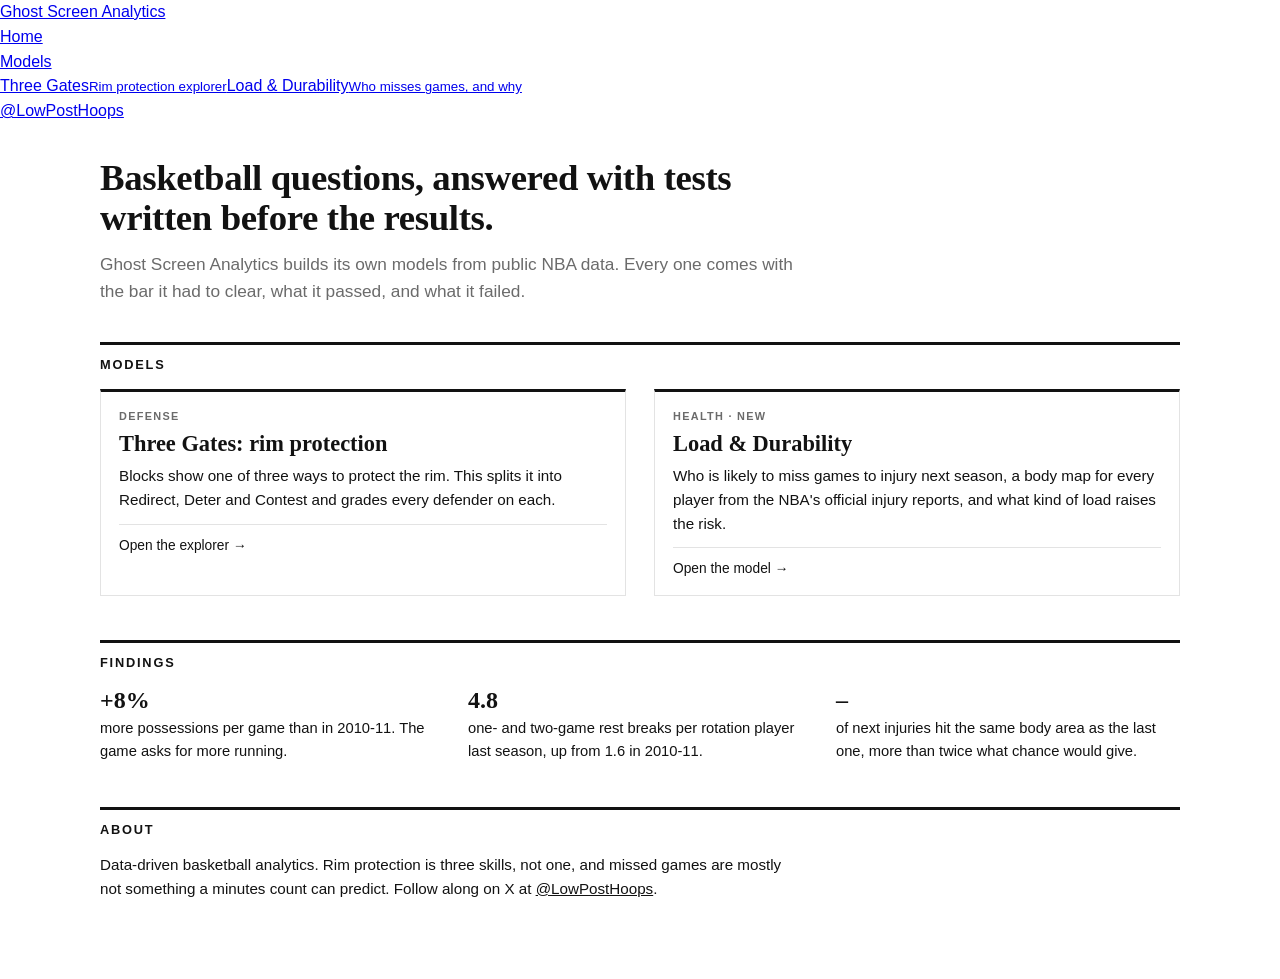
==== commit 6f5471b7: "Ghost Screen Analytics: home page, README, gitignore" ====
--- a/index.html
+++ b/index.html
@@ -3,7 +3,7 @@
 <head>
 <meta charset="utf-8">
 <meta name="viewport" content="width=device-width, initial-scale=1">
-<title>The Low Post</title>
+<title>Ghost Screen Analytics</title>
 <meta name="description" content="Data-driven basketball analytics. Models built from public data, with the tests written before the results.">
 <style>
 :root{--bg:#ffffff;--ink:#121212;--mute:#6b6b6b;--line:#e3e3e3;--soft:#f5f5f4;--rule:#121212}
@@ -34,24 +34,24 @@
 <link rel="stylesheet" href="/three-gate-defense/assets/site.css">
 </head>
 <body>
-<header class="mast"><div><a class="brand" href="/three-gate-defense/">The Low Post</a><nav><a href="/three-gate-defense/" aria-current="page">Home</a><div class="dd"><a href="/three-gate-defense/models/">Models</a><div class="menu"><a href="/three-gate-defense/defense/">Three Gates<small>Rim protection explorer</small></a><a href="/three-gate-defense/durability/">Load &amp; Durability<small>Who misses games, and why</small></a></div></div><a class="x" href="https://x.com/LowPostHoops">@LowPostHoops</a></nav></div></header>
+<header class="mast"><div><a class="brand" href="/three-gate-defense/">Ghost Screen Analytics</a><nav><a href="/three-gate-defense/" aria-current="page">Home</a><div class="dd"><a href="/three-gate-defense/models/">Models</a><div class="menu"><a href="/three-gate-defense/defense/">Three Gates<small>Rim protection explorer</small></a><a href="/three-gate-defense/durability/">Load &amp; Durability<small>Who misses games, and why</small></a></div></div><a class="x" href="https://x.com/LowPostHoops">@LowPostHoops</a></nav></div></header>
 <main>
 <div class="hero">
  <h1>Basketball questions, answered with tests written before the results.</h1>
- <p>The Low Post builds its own models from public NBA data. Every one comes with the bar it had to clear, what it passed, and what it failed.</p>
+ <p>Ghost Screen Analytics builds its own models from public NBA data. Every one comes with the bar it had to clear, what it passed, and what it failed.</p>
 </div>
 
 <h2>Models</h2>
 <div class="cards">
  <a class="c" href="defense/"><div class="k">Defense</div><h3>Three Gates: rim protection</h3><p>Blocks show one of three ways to protect the rim. This splits it into Redirect, Deter and Contest and grades every defender on each.</p><div class="f" id="f1">Open the explorer →</div></a>
- <a class="c" href="durability/"><div class="k">Health · new</div><h3>Load &amp; Durability</h3><p>Who is likely to miss games next season, and whether minutes, miles run, back-to-backs, coaches, college workload or team medical staffs predict it.</p><div class="f" id="f2">Open the model →</div></a>
+ <a class="c" href="durability/"><div class="k">Health · new</div><h3>Load &amp; Durability</h3><p>Who is likely to miss games to injury next season, a body map for every player from the NBA's official injury reports, and what kind of load raises the risk.</p><div class="f" id="f2">Open the model →</div></a>
 </div>
 
 <h2>Findings</h2>
 <div class="find" id="find">
  <div><b id="n1">–</b>more possessions per game than in 2010-11. The game asks for more running.</div>
  <div><b id="n2">–</b>one- and two-game rest breaks per rotation player last season, up from <span id="n2b">–</span>.</div>
- <div><b id="n3">–</b>of the time, the durability model picks the player who goes on to miss 20+ games. A coin flip gets 50%. Minutes, miles and coaches did not help.</div>
+ <div><b id="n3">–</b>of next injuries hit the same body area as the last one, more than twice what chance would give.</div>
 </div>
 
 <h2>About</h2>
@@ -63,7 +63,7 @@
 fetch('data/load_meta.json?'+Date.now()).then(r=>r.json()).then(M=>{const t=M.trend,a=t[0],b=t[t.length-1];
  document.getElementById('n1').textContent='+'+Math.round((b.pace/a.pace-1)*100)+'%';
  document.getElementById('n2').textContent=b.rest.toFixed(1);document.getElementById('n2b').textContent=a.rest.toFixed(1)+' in '+a.season;
- document.getElementById('n3').textContent=Math.round(M.backtest.auc*100)+'%';}).catch(()=>{});
+ document.getElementById('n3').textContent=Math.round(M.v2.V3.same_rate*100)+'%';}).catch(()=>{});
 </script>
 </body>
 </html>
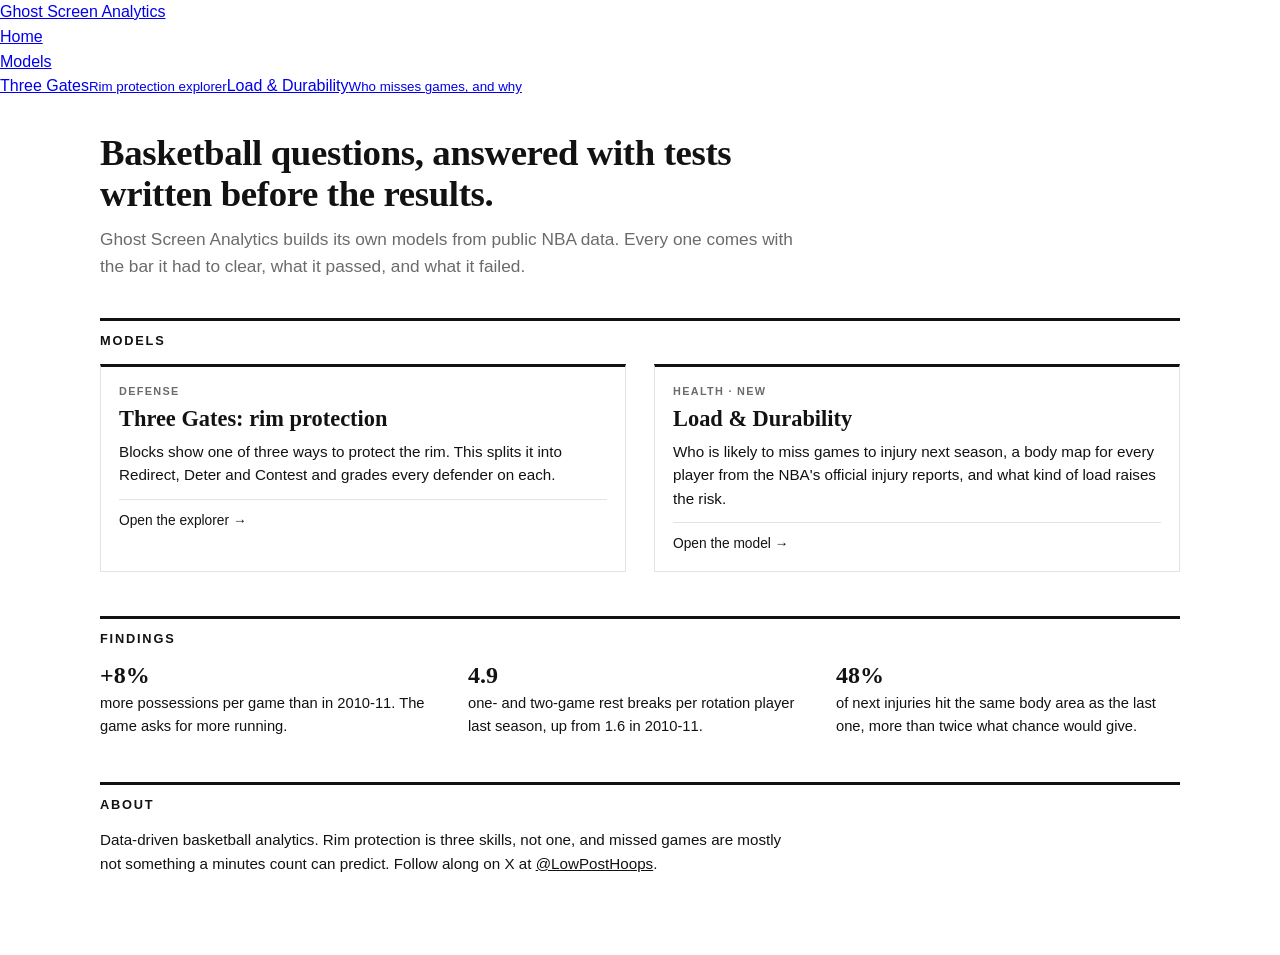
==== commit b41c94cf: "Remove X handle from header" ====
--- a/index.html
+++ b/index.html
@@ -34,7 +34,7 @@
 <link rel="stylesheet" href="/three-gate-defense/assets/site.css">
 </head>
 <body>
-<header class="mast"><div><a class="brand" href="/three-gate-defense/">Ghost Screen Analytics</a><nav><a href="/three-gate-defense/" aria-current="page">Home</a><div class="dd"><a href="/three-gate-defense/models/">Models</a><div class="menu"><a href="/three-gate-defense/defense/">Three Gates<small>Rim protection explorer</small></a><a href="/three-gate-defense/durability/">Load &amp; Durability<small>Who misses games, and why</small></a></div></div><a class="x" href="https://x.com/LowPostHoops">@LowPostHoops</a></nav></div></header>
+<header class="mast"><div><a class="brand" href="/three-gate-defense/">Ghost Screen Analytics</a><nav><a href="/three-gate-defense/" aria-current="page">Home</a><div class="dd"><a href="/three-gate-defense/models/">Models</a><div class="menu"><a href="/three-gate-defense/defense/">Three Gates<small>Rim protection explorer</small></a><a href="/three-gate-defense/durability/">Load &amp; Durability<small>Who misses games, and why</small></a></div></div></nav></div></header>
 <main>
 <div class="hero">
  <h1>Basketball questions, answered with tests written before the results.</h1>
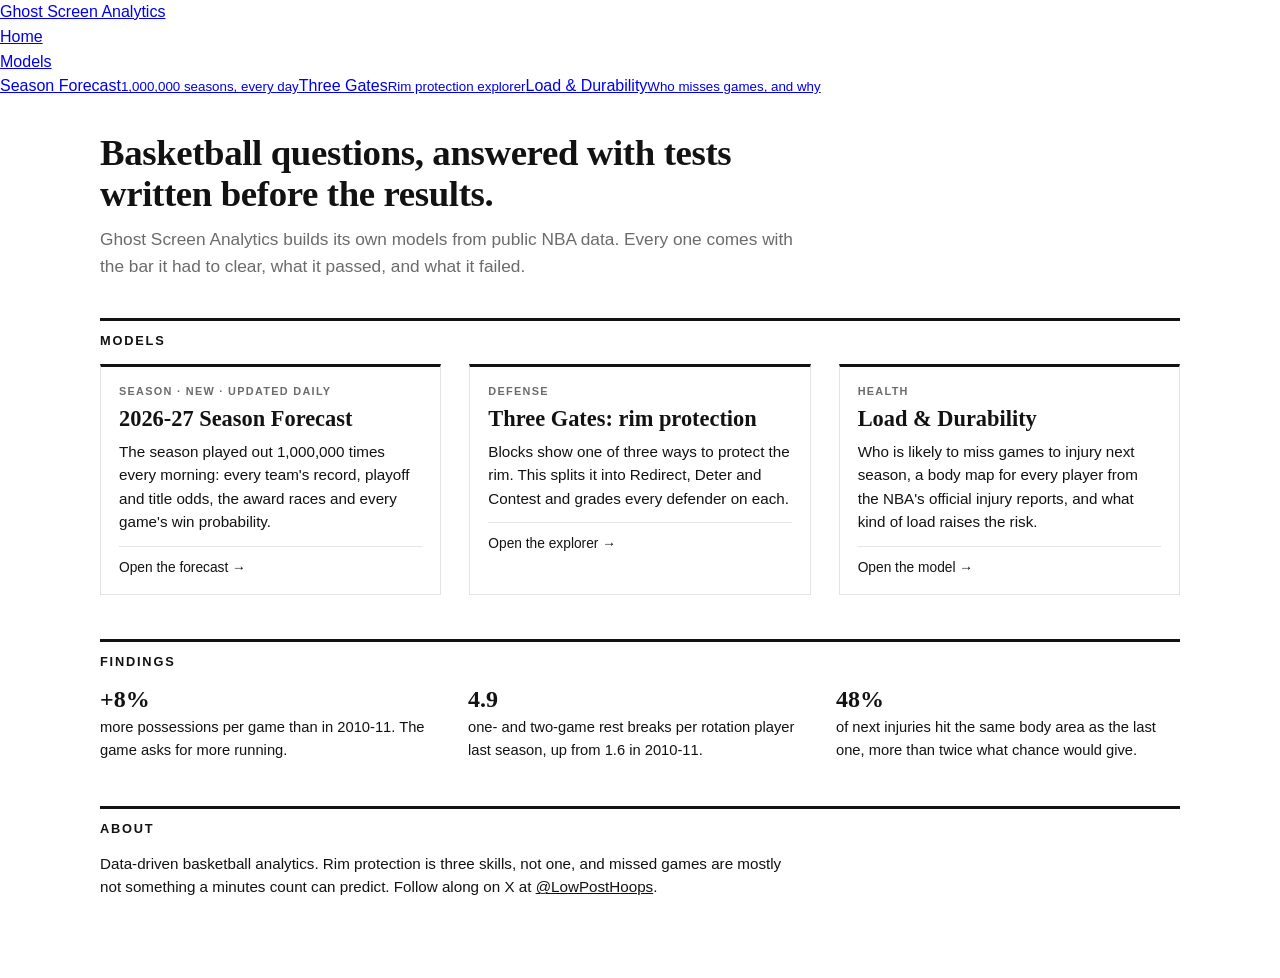
==== commit 4bb9c6b9: "Season forecast: home page" ====
--- a/index.html
+++ b/index.html
@@ -17,7 +17,8 @@
 .hero p{font-size:1.08rem;margin:0;color:var(--mute)}
 @media(max-width:600px){.hero h1{font-size:1.75rem}}
 h2{font:700 .8rem/1.2 -apple-system,BlinkMacSystemFont,"Helvetica Neue",Arial,sans-serif;text-transform:uppercase;letter-spacing:.14em;margin:0 0 16px;padding-top:12px;border-top:3px solid var(--rule)}
-.cards{display:grid;grid-template-columns:repeat(2,minmax(0,1fr));gap:28px;margin-bottom:44px}
+.cards{display:grid;grid-template-columns:repeat(3,minmax(0,1fr));gap:28px;margin-bottom:44px}
+@media(max-width:980px){.cards{grid-template-columns:repeat(2,minmax(0,1fr))}}
 @media(max-width:760px){.cards{grid-template-columns:minmax(0,1fr)}}
 .c{display:block;text-decoration:none;color:var(--ink);border:1px solid var(--line);border-top:3px solid var(--rule);padding:16px 18px}
 .c:hover{background:var(--soft)}
@@ -34,7 +35,7 @@
 <link rel="stylesheet" href="/three-gate-defense/assets/site.css">
 </head>
 <body>
-<header class="mast"><div><a class="brand" href="/three-gate-defense/">Ghost Screen Analytics</a><nav><a href="/three-gate-defense/" aria-current="page">Home</a><div class="dd"><a href="/three-gate-defense/models/">Models</a><div class="menu"><a href="/three-gate-defense/defense/">Three Gates<small>Rim protection explorer</small></a><a href="/three-gate-defense/durability/">Load &amp; Durability<small>Who misses games, and why</small></a></div></div></nav></div></header>
+<header class="mast"><div><a class="brand" href="/three-gate-defense/">Ghost Screen Analytics</a><nav><a href="/three-gate-defense/" aria-current="page">Home</a><div class="dd"><a href="/three-gate-defense/models/">Models</a><div class="menu"><a href="/three-gate-defense/forecast/">Season Forecast<small>1,000,000 seasons, every day</small></a><a href="/three-gate-defense/defense/">Three Gates<small>Rim protection explorer</small></a><a href="/three-gate-defense/durability/">Load &amp; Durability<small>Who misses games, and why</small></a></div></div></nav></div></header>
 <main>
 <div class="hero">
  <h1>Basketball questions, answered with tests written before the results.</h1>
@@ -43,8 +44,9 @@
 
 <h2>Models</h2>
 <div class="cards">
+ <a class="c" href="forecast/"><div class="k">Season · new · updated daily</div><h3>2026-27 Season Forecast</h3><p>The season played out 1,000,000 times every morning: every team's record, playoff and title odds, the award races and every game's win probability.</p><div class="f" id="f0">Open the forecast →</div></a>
  <a class="c" href="defense/"><div class="k">Defense</div><h3>Three Gates: rim protection</h3><p>Blocks show one of three ways to protect the rim. This splits it into Redirect, Deter and Contest and grades every defender on each.</p><div class="f" id="f1">Open the explorer →</div></a>
- <a class="c" href="durability/"><div class="k">Health · new</div><h3>Load &amp; Durability</h3><p>Who is likely to miss games to injury next season, a body map for every player from the NBA's official injury reports, and what kind of load raises the risk.</p><div class="f" id="f2">Open the model →</div></a>
+ <a class="c" href="durability/"><div class="k">Health</div><h3>Load &amp; Durability</h3><p>Who is likely to miss games to injury next season, a body map for every player from the NBA's official injury reports, and what kind of load raises the risk.</p><div class="f" id="f2">Open the model →</div></a>
 </div>
 
 <h2>Findings</h2>
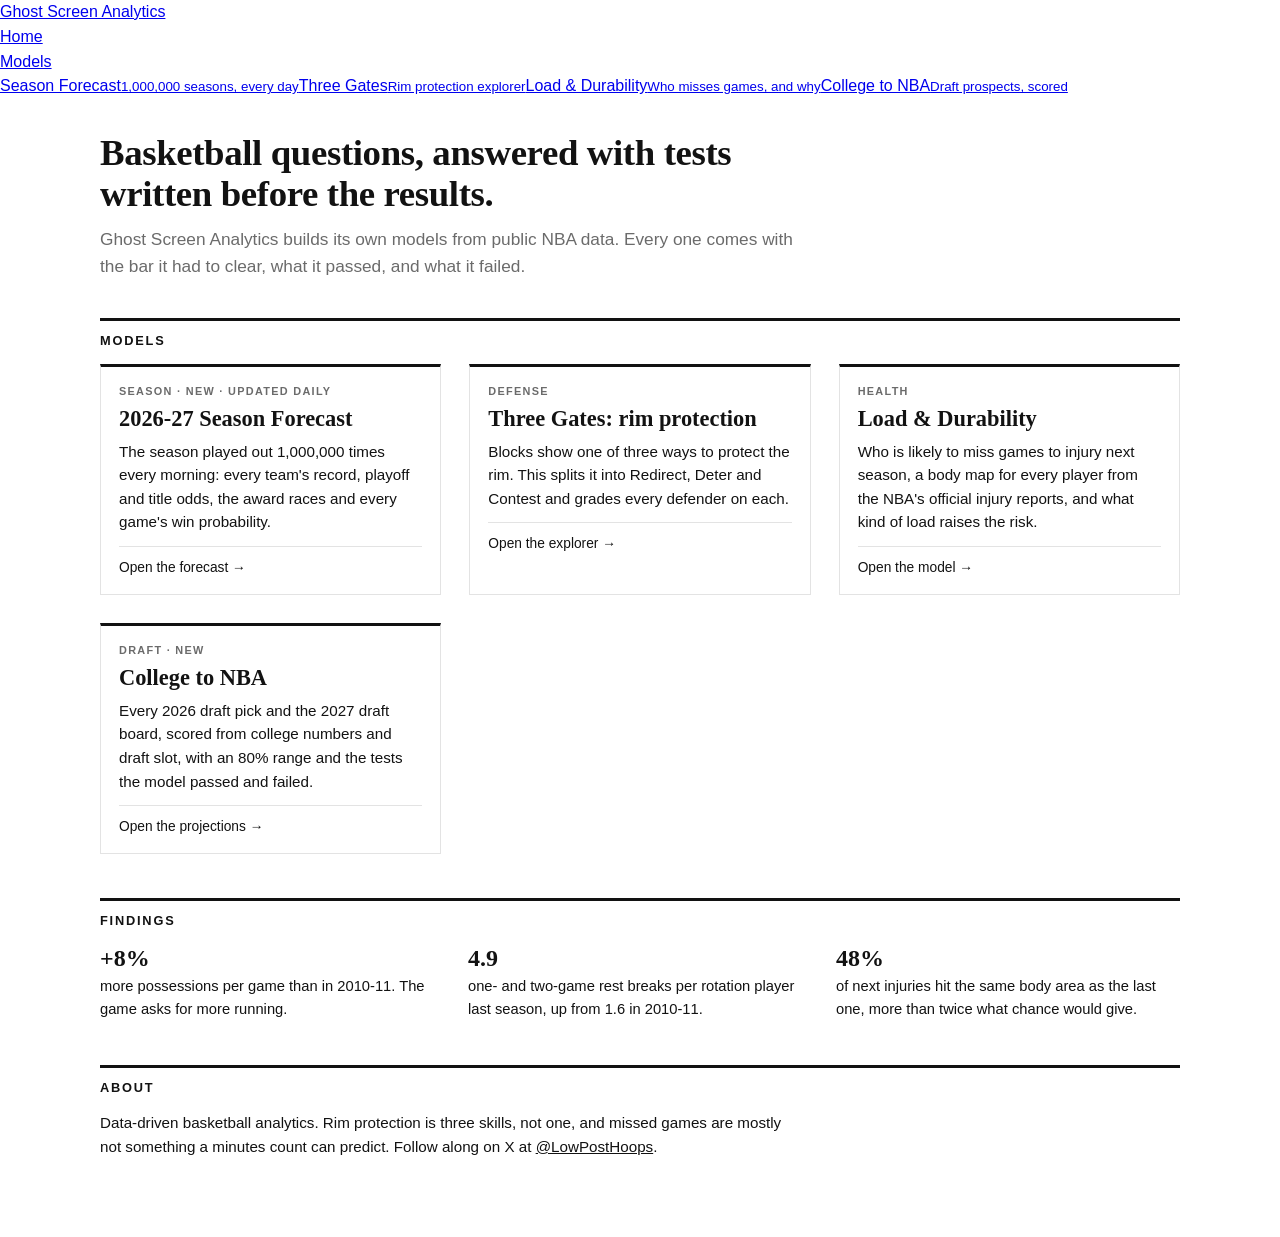
==== commit 3e981cd6: "Add College to NBA to home page" ====
--- a/index.html
+++ b/index.html
@@ -35,7 +35,7 @@
 <link rel="stylesheet" href="/three-gate-defense/assets/site.css">
 </head>
 <body>
-<header class="mast"><div><a class="brand" href="/three-gate-defense/">Ghost Screen Analytics</a><nav><a href="/three-gate-defense/" aria-current="page">Home</a><div class="dd"><a href="/three-gate-defense/models/">Models</a><div class="menu"><a href="/three-gate-defense/forecast/">Season Forecast<small>1,000,000 seasons, every day</small></a><a href="/three-gate-defense/defense/">Three Gates<small>Rim protection explorer</small></a><a href="/three-gate-defense/durability/">Load &amp; Durability<small>Who misses games, and why</small></a></div></div></nav></div></header>
+<header class="mast"><div><a class="brand" href="/three-gate-defense/">Ghost Screen Analytics</a><nav><a href="/three-gate-defense/" aria-current="page">Home</a><div class="dd"><a href="/three-gate-defense/models/">Models</a><div class="menu"><a href="/three-gate-defense/forecast/">Season Forecast<small>1,000,000 seasons, every day</small></a><a href="/three-gate-defense/defense/">Three Gates<small>Rim protection explorer</small></a><a href="/three-gate-defense/durability/">Load &amp; Durability<small>Who misses games, and why</small></a><a href="/three-gate-defense/college/">College to NBA<small>Draft prospects, scored</small></a></div></div></nav></div></header>
 <main>
 <div class="hero">
  <h1>Basketball questions, answered with tests written before the results.</h1>
@@ -47,6 +47,7 @@
  <a class="c" href="forecast/"><div class="k">Season · new · updated daily</div><h3>2026-27 Season Forecast</h3><p>The season played out 1,000,000 times every morning: every team's record, playoff and title odds, the award races and every game's win probability.</p><div class="f" id="f0">Open the forecast →</div></a>
  <a class="c" href="defense/"><div class="k">Defense</div><h3>Three Gates: rim protection</h3><p>Blocks show one of three ways to protect the rim. This splits it into Redirect, Deter and Contest and grades every defender on each.</p><div class="f" id="f1">Open the explorer →</div></a>
  <a class="c" href="durability/"><div class="k">Health</div><h3>Load &amp; Durability</h3><p>Who is likely to miss games to injury next season, a body map for every player from the NBA's official injury reports, and what kind of load raises the risk.</p><div class="f" id="f2">Open the model →</div></a>
+ <a class="c" href="college/"><div class="k">Draft · new</div><h3>College to NBA</h3><p>Every 2026 draft pick and the 2027 draft board, scored from college numbers and draft slot, with an 80% range and the tests the model passed and failed.</p><div class="f">Open the projections →</div></a>
 </div>
 
 <h2>Findings</h2>
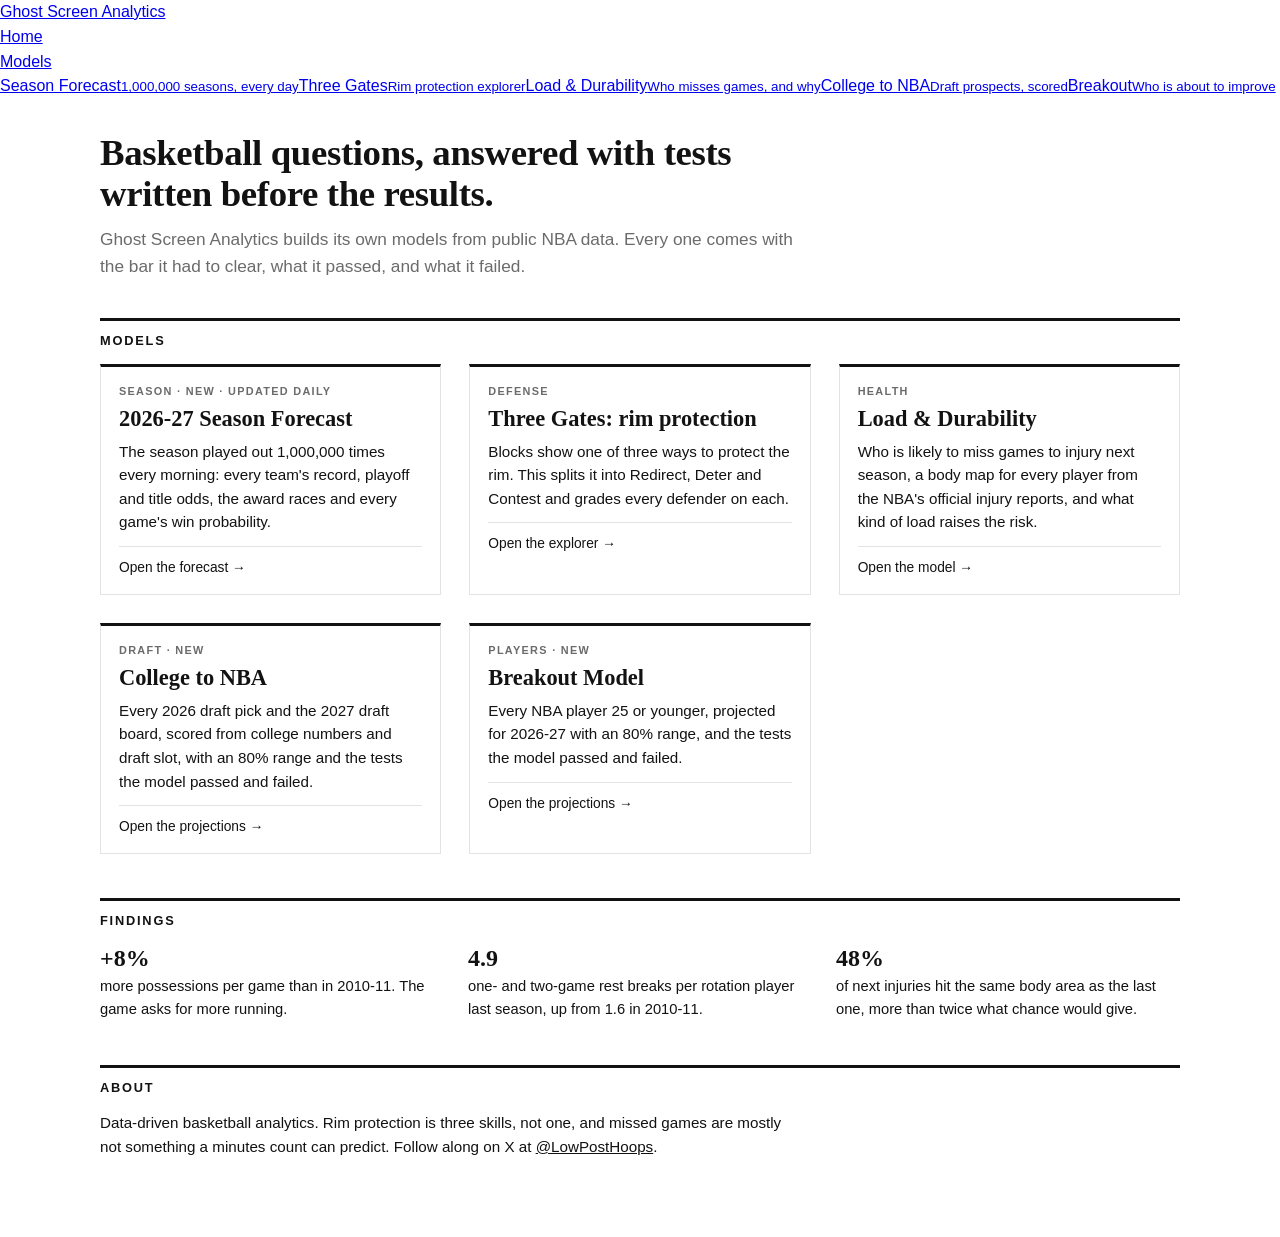
==== commit 4f3ffa98: "Add breakout card and menu link" ====
--- a/index.html
+++ b/index.html
@@ -35,7 +35,7 @@
 <link rel="stylesheet" href="/three-gate-defense/assets/site.css">
 </head>
 <body>
-<header class="mast"><div><a class="brand" href="/three-gate-defense/">Ghost Screen Analytics</a><nav><a href="/three-gate-defense/" aria-current="page">Home</a><div class="dd"><a href="/three-gate-defense/models/">Models</a><div class="menu"><a href="/three-gate-defense/forecast/">Season Forecast<small>1,000,000 seasons, every day</small></a><a href="/three-gate-defense/defense/">Three Gates<small>Rim protection explorer</small></a><a href="/three-gate-defense/durability/">Load &amp; Durability<small>Who misses games, and why</small></a><a href="/three-gate-defense/college/">College to NBA<small>Draft prospects, scored</small></a></div></div></nav></div></header>
+<header class="mast"><div><a class="brand" href="/three-gate-defense/">Ghost Screen Analytics</a><nav><a href="/three-gate-defense/" aria-current="page">Home</a><div class="dd"><a href="/three-gate-defense/models/">Models</a><div class="menu"><a href="/three-gate-defense/forecast/">Season Forecast<small>1,000,000 seasons, every day</small></a><a href="/three-gate-defense/defense/">Three Gates<small>Rim protection explorer</small></a><a href="/three-gate-defense/durability/">Load &amp; Durability<small>Who misses games, and why</small></a><a href="/three-gate-defense/college/">College to NBA<small>Draft prospects, scored</small></a><a href="/three-gate-defense/breakout/">Breakout<small>Who is about to improve</small></a></div></div></nav></div></header>
 <main>
 <div class="hero">
  <h1>Basketball questions, answered with tests written before the results.</h1>
@@ -48,6 +48,7 @@
  <a class="c" href="defense/"><div class="k">Defense</div><h3>Three Gates: rim protection</h3><p>Blocks show one of three ways to protect the rim. This splits it into Redirect, Deter and Contest and grades every defender on each.</p><div class="f" id="f1">Open the explorer →</div></a>
  <a class="c" href="durability/"><div class="k">Health</div><h3>Load &amp; Durability</h3><p>Who is likely to miss games to injury next season, a body map for every player from the NBA's official injury reports, and what kind of load raises the risk.</p><div class="f" id="f2">Open the model →</div></a>
  <a class="c" href="college/"><div class="k">Draft · new</div><h3>College to NBA</h3><p>Every 2026 draft pick and the 2027 draft board, scored from college numbers and draft slot, with an 80% range and the tests the model passed and failed.</p><div class="f">Open the projections →</div></a>
+ <a class="c" href="breakout/"><div class="k">Players · new</div><h3>Breakout Model</h3><p>Every NBA player 25 or younger, projected for 2026-27 with an 80% range, and the tests the model passed and failed.</p><div class="f">Open the projections →</div></a>
 </div>
 
 <h2>Findings</h2>
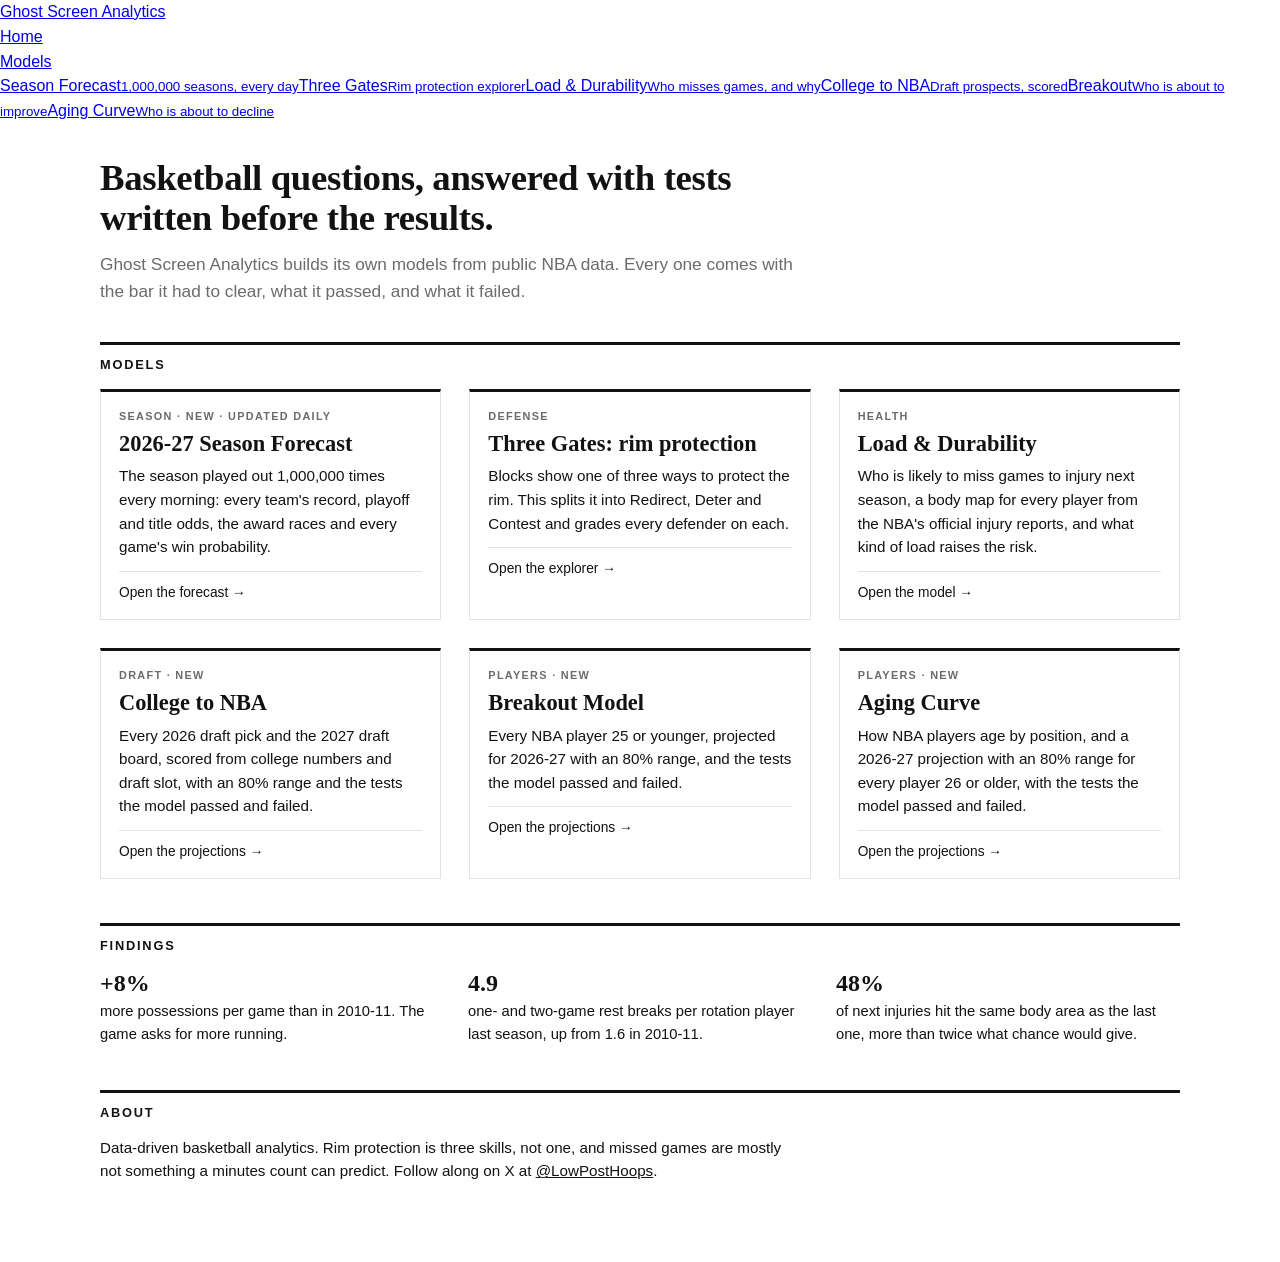
==== commit 4a856d0c: "Add aging card and menu link" ====
--- a/index.html
+++ b/index.html
@@ -35,7 +35,7 @@
 <link rel="stylesheet" href="/three-gate-defense/assets/site.css">
 </head>
 <body>
-<header class="mast"><div><a class="brand" href="/three-gate-defense/">Ghost Screen Analytics</a><nav><a href="/three-gate-defense/" aria-current="page">Home</a><div class="dd"><a href="/three-gate-defense/models/">Models</a><div class="menu"><a href="/three-gate-defense/forecast/">Season Forecast<small>1,000,000 seasons, every day</small></a><a href="/three-gate-defense/defense/">Three Gates<small>Rim protection explorer</small></a><a href="/three-gate-defense/durability/">Load &amp; Durability<small>Who misses games, and why</small></a><a href="/three-gate-defense/college/">College to NBA<small>Draft prospects, scored</small></a><a href="/three-gate-defense/breakout/">Breakout<small>Who is about to improve</small></a></div></div></nav></div></header>
+<header class="mast"><div><a class="brand" href="/three-gate-defense/">Ghost Screen Analytics</a><nav><a href="/three-gate-defense/" aria-current="page">Home</a><div class="dd"><a href="/three-gate-defense/models/">Models</a><div class="menu"><a href="/three-gate-defense/forecast/">Season Forecast<small>1,000,000 seasons, every day</small></a><a href="/three-gate-defense/defense/">Three Gates<small>Rim protection explorer</small></a><a href="/three-gate-defense/durability/">Load &amp; Durability<small>Who misses games, and why</small></a><a href="/three-gate-defense/college/">College to NBA<small>Draft prospects, scored</small></a><a href="/three-gate-defense/breakout/">Breakout<small>Who is about to improve</small></a><a href="/three-gate-defense/aging/">Aging Curve<small>Who is about to decline</small></a></div></div></nav></div></header>
 <main>
 <div class="hero">
  <h1>Basketball questions, answered with tests written before the results.</h1>
@@ -49,6 +49,7 @@
  <a class="c" href="durability/"><div class="k">Health</div><h3>Load &amp; Durability</h3><p>Who is likely to miss games to injury next season, a body map for every player from the NBA's official injury reports, and what kind of load raises the risk.</p><div class="f" id="f2">Open the model →</div></a>
  <a class="c" href="college/"><div class="k">Draft · new</div><h3>College to NBA</h3><p>Every 2026 draft pick and the 2027 draft board, scored from college numbers and draft slot, with an 80% range and the tests the model passed and failed.</p><div class="f">Open the projections →</div></a>
  <a class="c" href="breakout/"><div class="k">Players · new</div><h3>Breakout Model</h3><p>Every NBA player 25 or younger, projected for 2026-27 with an 80% range, and the tests the model passed and failed.</p><div class="f">Open the projections →</div></a>
+ <a class="c" href="aging/"><div class="k">Players · new</div><h3>Aging Curve</h3><p>How NBA players age by position, and a 2026-27 projection with an 80% range for every player 26 or older, with the tests the model passed and failed.</p><div class="f">Open the projections →</div></a>
 </div>
 
 <h2>Findings</h2>
